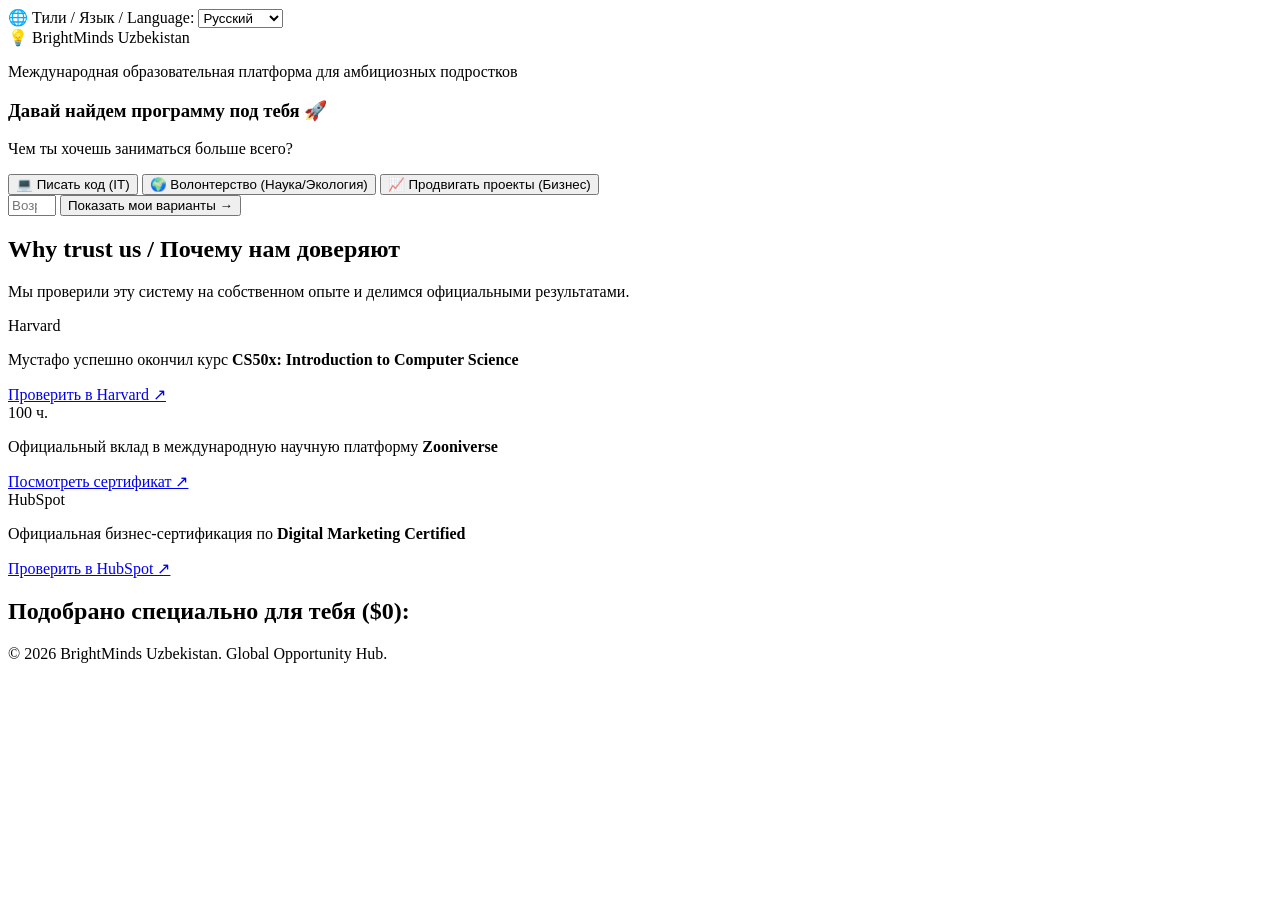
==== templates/index.html @ 7fcf3e61 "Add files via upload" ====
<!DOCTYPE html>
<html lang="ru">
<head>
    <meta charset="UTF-8">
    <meta name="viewport" content="width=device-width, initial-scale=1.0">
    <title>BrightMinds Uzbekistan</title>
    <!-- Путь к стилям для Flask -->
    <link rel="stylesheet" href="{{ url_for('static', filename='style.css') }}">
</head>
<body>

    <!-- Верхняя панель (Переключатель языков) -->
    <div class="top-bar">
        <div class="container lang-container">
            <label for="lang-select" id="lbl-lang">🌐 Тили / Язык / Language:</label>
            <select id="lang-select" onchange="changeLanguage(this.value)">
                <option value="ru" selected>Русский</option>
                <option value="uz">O'zbekcha</option>
                <option value="en">English</option>
            </select>
        </div>
    </div>

    <!-- Главный экран (Hero) -->
    <header>
        <div class="container">
            <div class="logo">💡 BrightMinds <span>Uzbekistan</span></div>
            <p class="subtitle" id="hero-subtitle">Международная образовательная платформа для амбициозных подростков</p>
        </div>
    </header>

    <!-- Интерактивный опрос (Onboarding Quiz) -->
    <section class="onboarding-section">
        <div class="container">
            <div class="onboarding-box">
                <h3 class="step-title" id="quiz-title">Давай найдем программу под тебя 🚀</h3>
                <p class="step-desc" id="quiz-desc">Чем ты хочешь заниматься больше всего?</p>
                
                <div class="interest-tags">
                    <button class="tag-btn" data-interest="it" id="tag-it">💻 Писать код (IT)</button>
                    <button class="tag-btn" data-interest="volunteering" id="tag-vol">🌍 Волонтерство (Наука/Экология)</button>
                    <button class="tag-btn" data-interest="marketing" id="tag-mark">📈 Продвигать проекты (Бизнес)</button>
                </div>

                <div class="search-action-box">
                    <input type="number" id="user-age" placeholder="Возраст (например, 14)" min="10" max="20">
                    <button class="btn-primary-search" id="btn-search-action" onclick="runSearch()">Показать мои варианты →</button>
                </div>
            </div>
        </div>
    </section>

    <!-- Блок доверия и верификации (About & Verification) -->
    <section class="about-section">
        <div class="container">
            <h2 class="section-title text-center" id="about-title">Why trust us / Почему нам доверяют</h2>
            <p class="section-subtitle text-center" id="about-subtitle">Мы проверили эту систему на собственном опыте и делимся официальными результатами.</p>
            
            <div class="stats-grid">
                <!-- Карточка 1: Гарвард -->
                <div class="stat-card">
                    <div class="stat-num">Harvard</div>
                    <p class="stat-text" id="stat-harvard">Мустафо успешно окончил курс <strong>CS50x: Introduction to Computer Science</strong></p>
                    <a href="https://harvard.edu" target="_blank" class="btn-verify" id="btn-ver-harvard">Проверить в Harvard ↗</a>
                </div>

                <!-- Карточка 2: Волонтерство -->
                <div class="stat-card">
                    <div class="stat-num">100 ч.</div>
                    <p class="stat-text" id="stat-zooniverse">Официальный вклад в международную научную платформу <strong>Zooniverse</strong></p>
                    <a href="https://zooniverse.org" target="_blank" class="btn-verify" id="btn-ver-zooniverse">Посмотреть сертификат ↗</a>
                </div>

                <!-- Карточка 3: HubSpot -->
                <div class="stat-card">
                    <div class="stat-num">HubSpot</div>
                    <p class="stat-text" id="stat-hubspot">Официальная бизнес-сертификация по <strong>Digital Marketing Certified</strong></p>
                    <a href="https://hubspot.com" target="_blank" class="btn-verify" id="btn-ver-hubspot">Проверить в HubSpot ↗</a>
                </div>
            </div>
        </div>
    </section>

    <!-- Блок вывода результатов поиска (Каталог) -->
    <main class="container hidden" id="results-container">
        <h2 class="section-title" id="results-title">Подобрано специально для тебя ($0):</h2>
        <div class="grid" id="opportunities-grid">
            <!-- Сюда JS вставит карточки из базы данных SQL -->
        </div>
    </main>

    <footer>
        <div class="container">
            <p>© 2026 BrightMinds Uzbekistan. Global Opportunity Hub.</p>
        </div>
    </footer>

    <!-- Логика мультиязычности и AJAX-запроса к SQL через Flask -->
    <script>
        // База данных языковых переводов
        const translations = {
            ru: {
                subtitle: "Международная образовательная платформа для амбициозных подростков",
                quizTitle: "Давай найдем программу под тебя 🚀",
                quizDesc: "Чем ты хочешь заниматься больше всего?",
                tagIt: "💻 Писать код (IT)",
                tagVol: "🌍 Волонтерство (Наука/Экология)",
                tagMark: "📈 Продвигать проекты (Бизнес)",
                searchBtn: "Показать мои варианты →",
                aboutTitle: "Почему нам доверяют",
                aboutSubtitle: "Мы проверили эту систему на собственном опыте и делимся официальными результатами.",
                statHarvard: "Мустафо успешно окончил курс <strong>CS50x: Introduction to Computer Science</strong>",
                btnVerHarvard: "Проверить в Harvard ↗",
                statZooniverse: "Официальный вклад в международную научную платформу <strong>Zooniverse</strong>",
                statHubspot: "Официальная бизнес-сертификация по <strong>Digital Marketing Certified</strong>",
                resultsTitle: "Подобрано специально для тебя ($0):",
                ageInput: "Возраст (например, 14)"
            },
            uz: {
                subtitle: "Ambitsiyali o'smirlar uchun xalqaro ta'lim platformasi",
                quizTitle: "Sizga mos dasturni topamiz 🚀",
                quizDesc: "Sizni ko'proq nima qiziqtiradi?",
                tagIt: "💻 Kod yozish (IT)",
                tagVol: "🌍 Ko'ngillilik (Fan/Ekologiya)",
                tagMark: "📈 Loyihalarni rivojlantirish (Biznes)",
                searchBtn: "Variantlarni ko'rsatish →",
                aboutTitle: "Nega bizga ishonishadi",
                aboutSubtitle: "Biz ushbu tizimni o'z tajribamizda sinovdan o'tkazdik va rasmiy natijalar bilan bo'lishamiz.",
                statHarvard: "Mustafo <strong>CS50x: Introduction to Computer Science</strong> kursini muvaffaqiyatli tugatdi",
                btnVerHarvard: "Harvardda tekshirish ↗",
                statZooniverse: "<strong>Zooniverse</strong> xalqaro ilmiy platformasiga rasmiy ko'ngillilik hissasi",
                statHubspot: "<strong>Digital Marketing Certified</strong> bo'yicha rasmiy biznes sertifikati",
                resultsTitle: "Maxsus siz uchun tanlangan ($0):",
                ageInput: "Yoshingiz (masalan, 14)"
            },
            en: {
                subtitle: "International educational platform for ambitious teenagers",
                quizTitle: "Let's find the perfect program for you 🚀",
                quizDesc: "What are you most interested in?",
                tagIt: "💻 Writing Code (IT)",
                tagVol: "🌍 Volunteering (Science/Eco)",
                tagMark: "📈 Marketing & Projects (Business)",
                searchBtn: "Show my options →",
                aboutTitle: "Why trust us",
                aboutSubtitle: "We tested this system ourselves and share official, verified results.",
                statHarvard: "Mustafo successfully completed <strong>CS50x: Introduction to Computer Science</strong>",
                btnVerHarvard: "Verify at Harvard ↗",
                statZooniverse: "Official contribution to the international citizen science platform <strong>Zooniverse</strong>",
                statHubspot: "Official business certification in <strong>Digital Marketing Certified</strong>",
                resultsTitle: "Tailored options for you ($0):",
                ageInput: "Age (e.g., 14)"
            }
        };

        // Функция смены языка
        function changeLanguage(lang) {
            document.getElementById('hero-subtitle').innerHTML = translations[lang].subtitle;
            document.getElementById('quiz-title').innerText = translations[lang].quizTitle;
            document.getElementById('quiz-desc').innerText = translations[lang].quizDesc;
            document.getElementById('tag-it').innerText = translations[lang].tagIt;
            document.getElementById('tag-vol').innerText = translations[lang].tagVol;
            document.getElementById('tag-mark').innerText = translations[lang].tagMark;
            document.getElementById('btn-search-action').innerText = translations[lang].searchBtn;
            document.getElementById('about-title').innerText = translations[lang].aboutTitle;
            document.getElementById('about-subtitle').innerText = translations[lang].aboutSubtitle;
            document.getElementById('stat-harvard').innerHTML = translations[lang].statHarvard;
            document.getElementById('btn-ver-harvard').innerText = translations[lang].btnVerHarvard;
            document.getElementById('stat-zooniverse').innerHTML = translations[lang].statZooniverse;
            document.getElementById('stat-hubspot').innerHTML = translations[lang].statHubspot;
            document.getElementById('results-title').innerText = translations[lang].resultsTitle;
            document.getElementById('user-age').placeholder = translations[lang].ageInput;
            
            // Перевод кнопок верификации
            const btnVerUz = "Tekshirish ↗";
const btnVerEn = "Verify ↗";
const btnVerRu = "Проверить ↗";
document.getElementById('btn-ver-zooniverse').innerText = lang === 'ru' ? "Посмотреть ↗" : lang === 'uz' ? "Ko'rish ↗" : "View Certificate ↗";
document.getElementById('btn-ver-hubspot').innerText = lang === 'ru' ? btnVerRu : lang === 'uz' ? btnVerUz : btnVerEn;
}
// Подсветка кнопок интересов при клике
const tags = document.querySelectorAll('.tag-btn');
tags.forEach(tag => {
tag.addEventListener('click', () => {
tag.classList.toggle('active');
});
});
// Главная функция поиска из SQL базы данных через Flask
function runSearch() {
const resultsBox = document.getElementById('results-container');
const grid = document.getElementById('opportunities-grid');
const currentLang = document.getElementById('lang-select').value;
const ageInput = document.getElementById('user-age').value;
let activeCategories = [];
tags.forEach(tag => {
if(tag.classList.contains('active')) {
activeCategories.push(tag.getAttribute('data-interest'));
}
});
// Формируем URL параметры
let url = /api/search?age=${ageInput || 0};
activeCategories.forEach(cat => {
url += &categories=${cat};
});
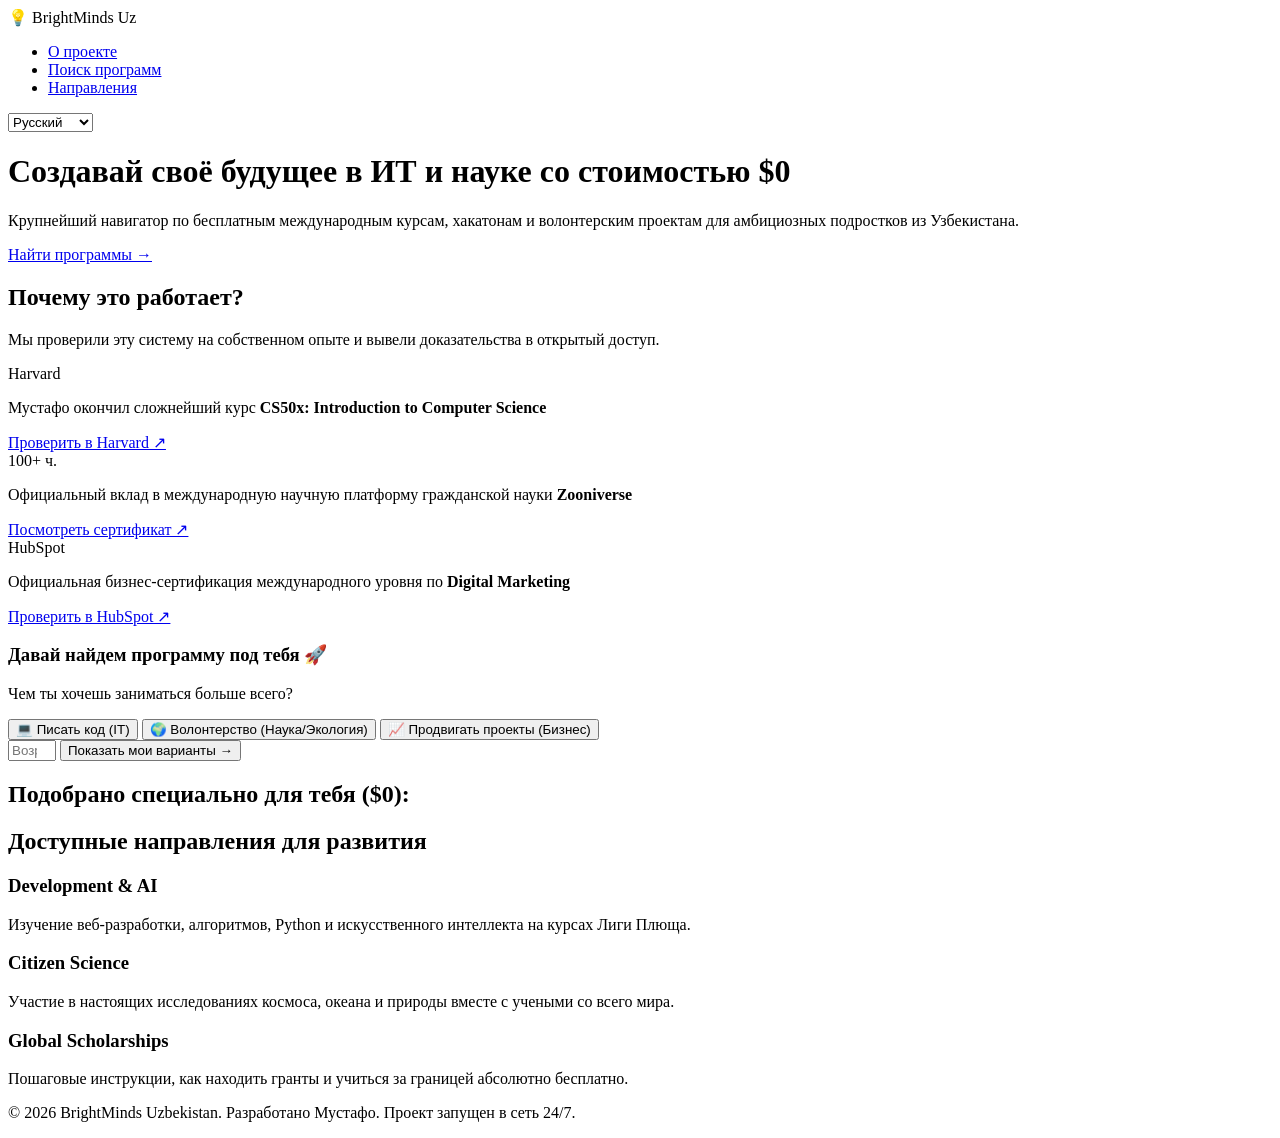
==== commit 00a8a588: "index.html" ====
--- a/templates/index.html
+++ b/templates/index.html
@@ -4,36 +4,74 @@
     <meta charset="UTF-8">
     <meta name="viewport" content="width=device-width, initial-scale=1.0">
     <title>BrightMinds Uzbekistan</title>
-    <!-- Путь к стилям для Flask -->
     <link rel="stylesheet" href="{{ url_for('static', filename='style.css') }}">
+    <meta property="og:type" content="website">
+    <meta property="og:url" content="https://onrender.com">
+    <meta property="og:title" content="💡 BrightMinds Uzbekistan — Бесплатные возможности">
+    <meta property="og:description" content="Масштабная платформа для амбициозных подростков Узбекистана. Поиск бесплатных курсов и волонтерства.">
+    <meta property="og:image" content="https://onrender.com/static/preview.jpg">
 </head>
 <body>
 
-    <!-- Верхняя панель (Переключатель языков) -->
-    <div class="top-bar">
-        <div class="container lang-container">
-            <label for="lang-select" id="lbl-lang">🌐 Тили / Язык / Language:</label>
-            <select id="lang-select" onchange="changeLanguage(this.value)">
-                <option value="ru" selected>Русский</option>
-                <option value="uz">O'zbekcha</option>
-                <option value="en">English</option>
-            </select>
-        </div>
-    </div>
-
-    <!-- Главный экран (Hero) -->
-    <header>
-        <div class="container">
-            <div class="logo">💡 BrightMinds <span>Uzbekistan</span></div>
-            <p class="subtitle" id="hero-subtitle">Международная образовательная платформа для амбициозных подростков</p>
+    <!-- Взрослое навигационное меню (как на Zooniverse) -->
+    <nav class="main-nav">
+        <div class="container nav-box">
+            <div class="nav-logo">💡 BrightMinds <span>Uz</span></div>
+            <ul class="nav-links">
+                <li><a href="#about-title" class="nav-item">О проекте</a></li>
+                <li><a href="#quiz-title" class="nav-item">Поиск программ</a></li>
+                <li><a href="#explore-title" class="nav-item">Направления</a></li>
+            </ul>
+            <div class="lang-switcher">
+                <select id="lang-select" onchange="changeLanguage(this.value)">
+                    <option value="ru" selected>Русский</option>
+                    <option value="uz">O'zbekcha</option>
+                    <option value="en">English</option>
+                </select>
+            </div>
+        </div>
+    </nav>
+
+    <!-- Огромный приветственный баннер (Hero Banner) -->
+    <header class="hero-large">
+        <div class="container hero-content">
+            <h1 id="hero-main-title">Создавай своё будущее в ИТ и науке со стоимостью $0</h1>
+            <p class="subtitle" id="hero-subtitle">Крупнейший навигатор по бесплатным международным курсам, хакатонам и волонтерским проектам для амбициозных подростков из Узбекистана.</p>
+            <a href="#quiz-title" class="btn-hero-action" id="btn-hero-go">Найти программы →</a>
         </div>
     </header>
 
-    <!-- Интерактивный опрос (Onboarding Quiz) -->
-    <section class="onboarding-section">
+    <!-- Блок большой статистики (Масштаб Zooniverse) -->
+    <section class="about-section" id="about-title">
+        <div class="container">
+            <h2 class="section-title text-center" id="about-title-text">Почему это работает?</h2>
+            <p class="section-subtitle text-center" id="about-subtitle">Мы проверили эту систему на собственном опыте и вывели доказательства в открытый доступ.</p>
+            
+            <div class="stats-grid">
+                <div class="stat-card">
+                    <div class="stat-num">Harvard</div>
+                    <p class="stat-text" id="stat-harvard">Мустафо окончил сложнейший курс <strong>CS50x: Introduction to Computer Science</strong></p>
+                    <a href="https://harvard.edu" target="_blank" class="btn-verify" id="btn-ver-harvard">Проверить в Harvard ↗</a>
+                </div>
+                <div class="stat-card">
+                    <div class="stat-num">100+ ч.</div>
+                    <p class="stat-text" id="stat-zooniverse">Официальный вклад в международную научную платформу гражданской науки <strong>Zooniverse</strong></p>
+                    <a href="https://zooniverse.org" target="_blank" class="btn-verify" id="btn-ver-zooniverse">Посмотреть сертификат ↗</a>
+                </div>
+                <div class="stat-card">
+                    <div class="stat-num">HubSpot</div>
+                    <p class="stat-text" id="stat-hubspot">Официальная бизнес-сертификация международного уровня по <strong>Digital Marketing</strong></p>
+                    <a href="https://hubspot.com" target="_blank" class="btn-verify" id="btn-ver-hubspot">Проверить в HubSpot ↗</a>
+                </div>
+            </div>
+        </div>
+    </section>
+
+    <!-- Интерактивный блок подбора программ -->
+    <section class="onboarding-section" id="quiz-title">
         <div class="container">
             <div class="onboarding-box">
-                <h3 class="step-title" id="quiz-title">Давай найдем программу под тебя 🚀</h3>
+                <h3 class="step-title" id="quiz-title-text">Давай найдем программу под тебя 🚀</h3>
                 <p class="step-desc" id="quiz-desc">Чем ты хочешь заниматься больше всего?</p>
                 
                 <div class="interest-tags">
@@ -50,141 +88,128 @@
         </div>
     </section>
 
-    <!-- Блок доверия и верификации (About & Verification) -->
-    <section class="about-section">
-        <div class="container">
-            <h2 class="section-title text-center" id="about-title">Why trust us / Почему нам доверяют</h2>
-            <p class="section-subtitle text-center" id="about-subtitle">Мы проверили эту систему на собственном опыте и делимся официальными результатами.</p>
-            
-            <div class="stats-grid">
-                <!-- Карточка 1: Гарвард -->
-                <div class="stat-card">
-                    <div class="stat-num">Harvard</div>
-                    <p class="stat-text" id="stat-harvard">Мустафо успешно окончил курс <strong>CS50x: Introduction to Computer Science</strong></p>
-                    <a href="https://harvard.edu" target="_blank" class="btn-verify" id="btn-ver-harvard">Проверить в Harvard ↗</a>
-                </div>
-
-                <!-- Карточка 2: Волонтерство -->
-                <div class="stat-card">
-                    <div class="stat-num">100 ч.</div>
-                    <p class="stat-text" id="stat-zooniverse">Официальный вклад в международную научную платформу <strong>Zooniverse</strong></p>
-                    <a href="https://zooniverse.org" target="_blank" class="btn-verify" id="btn-ver-zooniverse">Посмотреть сертификат ↗</a>
-                </div>
-
-                <!-- Карточка 3: HubSpot -->
-                <div class="stat-card">
-                    <div class="stat-num">HubSpot</div>
-                    <p class="stat-text" id="stat-hubspot">Официальная бизнес-сертификация по <strong>Digital Marketing Certified</strong></p>
-                    <a href="https://hubspot.com" target="_blank" class="btn-verify" id="btn-ver-hubspot">Проверить в HubSpot ↗</a>
-                </div>
-            </div>
-        </div>
-    </section>
-
-    <!-- Блок вывода результатов поиска (Каталог) -->
+    <!-- Динамический блок вывода результатов из SQL -->
     <main class="container hidden" id="results-container">
         <h2 class="section-title" id="results-title">Подобрано специально для тебя ($0):</h2>
-        <div class="grid" id="opportunities-grid">
-            <!-- Сюда JS вставит карточки из базы данных SQL -->
-        </div>
+        <div class="grid" id="opportunities-grid"></div>
     </main>
 
+    <!-- Новый огромный блок категорий (Масштабность сайта) -->
+    <section class="explore-categories" id="explore-title">
+        <div class="container">
+            <h2 class="section-title text-center" id="exp-title">Доступные направления для развития</h2>
+            <div class="cat-large-grid">
+                <div class="cat-large-card">
+                    <h3>Development & AI</h3>
+                    <p>Изучение веб-разработки, алгоритмов, Python и искусственного интеллекта на курсах Лиги Плюща.</p>
+                </div>
+                <div class="cat-large-card">
+                    <h3>Citizen Science</h3>
+                    <p>Участие в настоящих исследованиях космоса, океана и природы вместе с учеными со всего мира.</p>
+                </div>
+                <div class="cat-large-card">
+                    <h3>Global Scholarships</h3>
+                    <p>Пошаговые инструкции, как находить гранты и учиться за границей абсолютно бесплатно.</p>
+                </div>
+            </div>
+        </div>
+    </section>
+
     <footer>
         <div class="container">
-            <p>© 2026 BrightMinds Uzbekistan. Global Opportunity Hub.</p>
+            <p>© 2026 BrightMinds Uzbekistan. Разработано Мустафо. Проект запущен в сеть 24/7.</p>
         </div>
     </footer>
 
-    <!-- Логика мультиязычности и AJAX-запроса к SQL через Flask -->
     <script>
-        // База данных языковых переводов
         const translations = {
             ru: {
-                subtitle: "Международная образовательная платформа для амбициозных подростков",
+                mainTitle: "Создавай своё будущее в ИТ и науке со стоимостью $0",
+                subtitle: "Крупнейший навигатор по бесплатным международным курсам, хакатонам и волонтерским проектам для амбициозных подростков из Узбекистана.",
                 quizTitle: "Давай найдем программу под тебя 🚀",
                 quizDesc: "Чем ты хочешь заниматься больше всего?",
                 tagIt: "💻 Писать код (IT)",
                 tagVol: "🌍 Волонтерство (Наука/Экология)",
                 tagMark: "📈 Продвигать проекты (Бизнес)",
                 searchBtn: "Показать мои варианты →",
-                aboutTitle: "Почему нам доверяют",
-                aboutSubtitle: "Мы проверили эту систему на собственном опыте и делимся официальными результатами.",
-                statHarvard: "Мустафо успешно окончил курс <strong>CS50x: Introduction to Computer Science</strong>",
+                aboutTitle: "Почему это работает?",
+                aboutSubtitle: "Мы проверили эту систему на собственном опыте и вывели доказательства в открытый доступ.",
+                statHarvard: "Мустафо окончил сложнейший курс <strong>CS50x: Introduction to Computer Science</strong>",
                 btnVerHarvard: "Проверить в Harvard ↗",
-                statZooniverse: "Официальный вклад в международную научную платформу <strong>Zooniverse</strong>",
-                statHubspot: "Официальная бизнес-сертификация по <strong>Digital Marketing Certified</strong>",
+                statZooniverse: "Официальный вклад в международную научную платформу гражданской науки <strong>Zooniverse</strong>",
+                statHubspot: "Официальная бизнес-сертификация международного уровня по <strong>Digital Marketing</strong>",
                 resultsTitle: "Подобрано специально для тебя ($0):",
-                ageInput: "Возраст (например, 14)"
+                ageInput: "Возраст (например, 14)",
+                btnOpen: "Открыть курс →",
+                btnVol: "Волонтерить →"
             },
             uz: {
-                subtitle: "Ambitsiyali o'smirlar uchun xalqaro ta'lim platformasi",
+                mainTitle: "Kelajagingizni IT va fanda $0 evaziga yarating",
+                subtitle: "Ambitsiyali o'smirlar uchun bepul xalqaro kurslar, xakatolar va ko'ngillilik loyihalari bo'yicha eng yirik navigator.",
                 quizTitle: "Sizga mos dasturni topamiz 🚀",
                 quizDesc: "Sizni ko'proq nima qiziqtiradi?",
                 tagIt: "💻 Kod yozish (IT)",
                 tagVol: "🌍 Ko'ngillilik (Fan/Ekologiya)",
                 tagMark: "📈 Loyihalarni rivojlantirish (Biznes)",
                 searchBtn: "Variantlarni ko'rsatish →",
-                aboutTitle: "Nega bizga ishonishadi",
+                aboutTitle: "Nega bu ishlaydi?",
                 aboutSubtitle: "Biz ushbu tizimni o'z tajribamizda sinovdan o'tkazdik va rasmiy natijalar bilan bo'lishamiz.",
-                statHarvard: "Mustafo <strong>CS50x: Introduction to Computer Science</strong> kursini muvaffaqiyatli tugatdi",
+                statHarvard: "Mustafo <strong>CS50x: Introduction to Computer Science</strong> kursini muvaffакiyatli tugatdi",
                 btnVerHarvard: "Harvardda tekshirish ↗",
-                statZooniverse: "<strong>Zooniverse</strong> xalqaro ilmiy platformasiga rasmiy ko'ngillilik hissasi",
-                statHubspot: "<strong>Digital Marketing Certified</strong> bo'yicha rasmiy biznes sertifikati",
+                statZooniverse: "<strong>Zooniverse</strong> fuqarolik fanining xalqaro ilmiy platformasiga rasmiy ko'ngillilik hissasi",
+                statHubspot: "<strong>Digital Marketing Certified</strong> bo'yicha xalqaro biznes sertifikati",
                 resultsTitle: "Maxsus siz uchun tanlangan ($0):",
-                ageInput: "Yoshingiz (masalan, 14)"
+                ageInput: "Yoshingiz (masalan, 14)",
+                btnOpen: "Kursni ochish →",
+                btnVol: "Ko'ngilli bo'lish →"
             },
             en: {
-                subtitle: "International educational platform for ambitious teenagers",
+                mainTitle: "Build Your Future in IT and Science with a $0 Budget",
+                subtitle: "The largest navigator for free international courses, hackathons, and volunteer projects for ambitious teenagers from Uzbekistan.",
                 quizTitle: "Let's find the perfect program for you 🚀",
                 quizDesc: "What are you most interested in?",
-                tagIt: "💻 Writing Code (IT)",
-                tagVol: "🌍 Volunteering (Science/Eco)",
-                tagMark: "📈 Marketing & Projects (Business)",
-                searchBtn: "Show my options →",
-                aboutTitle: "Why trust us",
-                aboutSubtitle: "We tested this system ourselves and share official, verified results.",
-                statHarvard: "Mustafo successfully completed <strong>CS50x: Introduction to Computer Science</strong>",
-                btnVerHarvard: "Verify at Harvard ↗",
-                statZooniverse: "Official contribution to the international citizen science platform <strong>Zooniverse</strong>",
-                statHubspot: "Official business certification in <strong>Digital Marketing Certified</strong>",
-                resultsTitle: "Tailored options for you ($0):",
-                ageInput: "Age (e.g., 14)"
-            }
-        };
-
-        // Функция смены языка
-        function changeLanguage(lang) {
-            document.getElementById('hero-subtitle').innerHTML = translations[lang].subtitle;
-            document.getElementById('quiz-title').innerText = translations[lang].quizTitle;
-            document.getElementById('quiz-desc').innerText = translations[lang].quizDesc;
-            document.getElementById('tag-it').innerText = translations[lang].tagIt;
-            document.getElementById('tag-vol').innerText = translations[lang].tagVol;
-            document.getElementById('tag-mark').innerText = translations[lang].tagMark;
-            document.getElementById('btn-search-action').innerText = translations[lang].searchBtn;
-            document.getElementById('about-title').innerText = translations[lang].aboutTitle;
-            document.getElementById('about-subtitle').innerText = translations[lang].aboutSubtitle;
-            document.getElementById('stat-harvard').innerHTML = translations[lang].statHarvard;
-            document.getElementById('btn-ver-harvard').innerText = translations[lang].btnVerHarvard;
-            document.getElementById('stat-zooniverse').innerHTML = translations[lang].statZooniverse;
-            document.getElementById('stat-hubspot').innerHTML = translations[lang].statHubspot;
-            document.getElementById('results-title').innerText = translations[lang].resultsTitle;
-            document.getElementById('user-age').placeholder = translations[lang].ageInput;
-            
-            // Перевод кнопок верификации
-            const btnVerUz = "Tekshirish ↗";
-const btnVerEn = "Verify ↗";
-const btnVerRu = "Проверить ↗";
+tagIt: "💻 Writing Code (IT)",
+tagVol: "🌍 Volunteering (Science/Eco)",
+tagMark: "📈 Marketing & Projects (Business)",
+searchBtn: "Show my options →",
+aboutTitle: "Why it works?",
+aboutSubtitle: "We tested this system ourselves and share official, verified results.",
+statHarvard: "Mustafo successfully completed CS50x: Introduction to Computer Science",
+btnVerHarvard: "Verify at Harvard ↗",
+statZooniverse: "Official contribution to the international citizen science platform Zooniverse",
+statHubspot: "Official business certification in Digital Marketing Certified",
+resultsTitle: "Tailored options for you ($0):",
+ageInput: "Age (e.g., 14)",
+btnOpen: "Open Course →",
+btnVol: "Volunteer Now →"
+}
+};
+function changeLanguage(lang) {
+document.getElementById('hero-main-title').innerText = translations[lang].mainTitle;
+document.getElementById('hero-subtitle').innerHTML = translations[lang].subtitle;
+document.getElementById('quiz-title-text').innerText = translations[lang].quizTitle;
+document.getElementById('quiz-desc').innerText = translations[lang].quizDesc;
+document.getElementById('tag-it').innerText = translations[lang].tagIt;
+document.getElementById('tag-vol').innerText = translations[lang].tagVol;
+document.getElementById('tag-mark').innerText = translations[lang].tagMark;
+document.getElementById('btn-search-action').innerText = translations[lang].searchBtn;
+document.getElementById('about-title-text').innerText = translations[lang].aboutTitle;
+document.getElementById('about-subtitle').innerText = translations[lang].aboutSubtitle;
+document.getElementById('stat-harvard').innerHTML = translations[lang].statHarvard;
+document.getElementById('btn-ver-harvard').innerText = translations[lang].btnVerHarvard;
+document.getElementById('stat-zooniverse').innerHTML = translations[lang].statZooniverse;
+document.getElementById('stat-hubspot').innerHTML = translations[lang].statHubspot;
+document.getElementById('results-title').innerText = translations[lang].resultsTitle;
+document.getElementById('user-age').placeholder = translations[lang].ageInput;
 document.getElementById('btn-ver-zooniverse').innerText = lang === 'ru' ? "Посмотреть ↗" : lang === 'uz' ? "Ko'rish ↗" : "View Certificate ↗";
-document.getElementById('btn-ver-hubspot').innerText = lang === 'ru' ? btnVerRu : lang === 'uz' ? btnVerUz : btnVerEn;
-}
-// Подсветка кнопок интересов при клике
+document.getElementById('btn-ver-hubspot').innerText = lang === 'ru' ? "Проверить ↗" : lang === 'uz' ? "Tekshirish ↗" : "Verify ↗";
+}
 const tags = document.querySelectorAll('.tag-btn');
 tags.forEach(tag => {
 tag.addEventListener('click', () => {
 tag.classList.toggle('active');
 });
 });
-// Главная функция поиска из SQL базы данных через Flask
 function runSearch() {
 const resultsBox = document.getElementById('results-container');
 const grid = document.getElementById('opportunities-grid');
@@ -196,8 +221,35 @@
 activeCategories.push(tag.getAttribute('data-interest'));
 }
 });
-// Формируем URL параметры
 let url = /api/search?age=${ageInput || 0};
 activeCategories.forEach(cat => {
 url += &categories=${cat};
 });
+fetch(url)
+.then(response => response.json())
+.then(data => {
+let htmlContent = '';
+if (data.length === 0) {
+htmlContent = 'Ничего не найдено / Nothing found';
+} else {
+data.forEach(item => {
+const btnText = item.category === 'volunteering'
+? (currentLang === 'ru' ? "Волонтерить →" : currentLang === 'uz' ? "Ko'ngilli bo'lish →" : "Volunteer Now →")
+: (currentLang === 'ru' ? "Открыть курс →" : currentLang === 'uz' ? "Kursni ochish →" : "Open Course →");
+// Категории в бейджах переводим динамически для красоты
+const badgeTranslation = item.category === 'it'
+? (currentLang === 'ru' ? "IT / Программирование" : currentLang === 'uz' ? "IT / Dasturlash" : "IT / Coding")
+: item.category === 'volunteering'
+? (currentLang === 'ru' ? "Онлайн-Волонтерство" : currentLang === 'uz' ? "Onlayn Ko'ngillilik" : "Online Volunteering")
+: (currentLang === 'ru' ? "Маркетинг / Бизнес" : currentLang === 'uz' ? "Marketing / Biznes" : "Marketing / Business");
+htmlContent += <div class="card card-${item.category}"> <div class="badge">${badgeTranslation}</div> <h3>${item.title}</h3> <p class="org">🏛 ${item.organization}</p> <p class="desc">${item.description}</p> <div class="card-footer"> <span class="age">${currentLang === 'ru' ? 'Возраст' : currentLang === 'uz' ? 'Yosh' : 'Age'}: ${item.min_age}+</span> <a href="${item.link}" target="_blank" class="btn-link">${btnText}</a> </div> </div>;
+});
+}
+grid.innerHTML = htmlContent;
+resultsBox.classList.remove('hidden');
+resultsBox.scrollIntoView({ behavior: 'smooth' });
+})
+.catch(err => console.error("Ошибка базы данных:", err));
+}
+
+
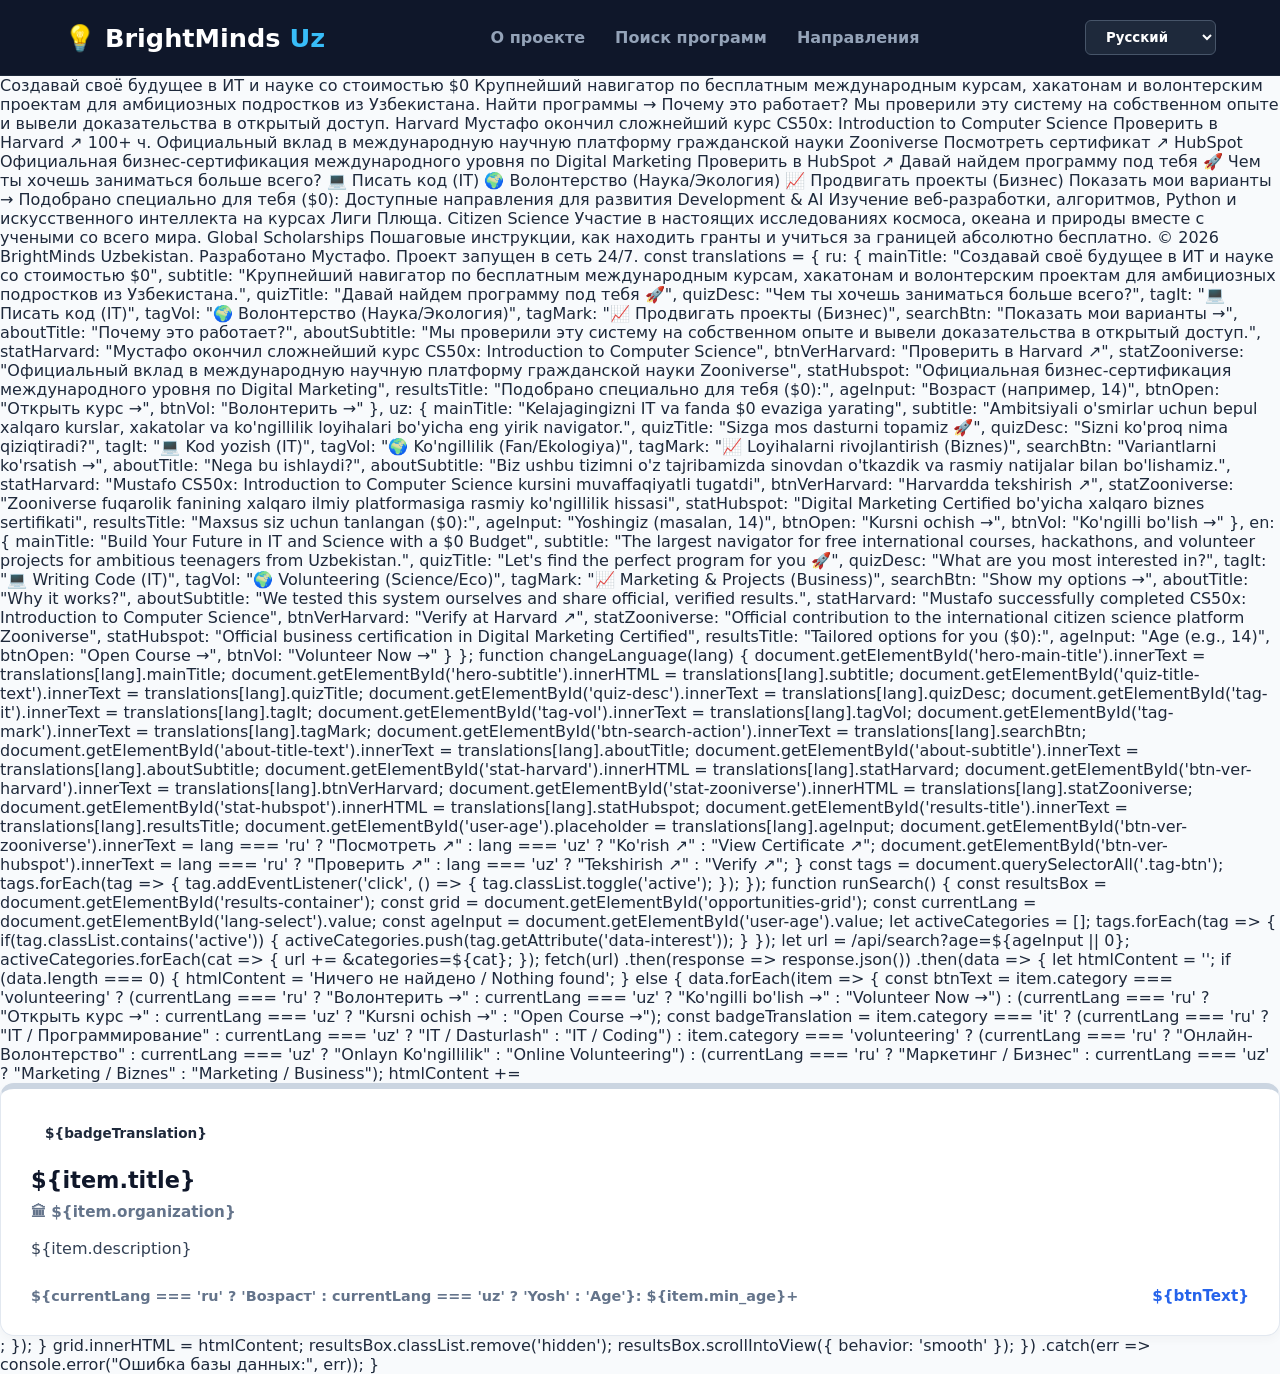
==== commit 5a870f05: "index.html" ====
--- a/templates/index.html
+++ b/templates/index.html
@@ -4,16 +4,235 @@
     <meta charset="UTF-8">
     <meta name="viewport" content="width=device-width, initial-scale=1.0">
     <title>BrightMinds Uzbekistan</title>
-    <link rel="stylesheet" href="{{ url_for('static', filename='style.css') }}">
     <meta property="og:type" content="website">
     <meta property="og:url" content="https://onrender.com">
     <meta property="og:title" content="💡 BrightMinds Uzbekistan — Бесплатные возможности">
     <meta property="og:description" content="Масштабная платформа для амбициозных подростков Узбекистана. Поиск бесплатных курсов и волонтерства.">
     <meta property="og:image" content="https://onrender.com/static/preview.jpg">
+
+    <!-- Встроенные масштабные стили (Защита от кэша) -->
+    <style>
+        * {
+            margin: 0;
+            padding: 0;
+            box-sizing: border-box;
+            font-family: 'Segoe UI', system-ui, -apple-system, sans-serif;
+        }
+
+        body {
+            background-color: #f8fafc;
+            color: #1e293b;
+        }
+
+        .container {
+            width: 90%;
+            max-width: 1200px;
+            margin: 0 auto;
+        }
+
+        .hidden {
+            display: none !important;
+        }
+
+        .text-center {
+            text-align: center;
+        }
+
+        /* Красивая фиксированная панель навигации */
+        .main-nav {
+            background-color: #0f172a;
+            padding: 20px 0;
+            position: sticky;
+            top: 0;
+            z-index: 1000;
+            border-bottom: 1px solid #1e293b;
+        }
+
+        .nav-box {
+            display: flex;
+            justify-content: space-between;
+            align-items: center;
+        }
+
+        .nav-logo {
+            color: white;
+            font-size: 1.6rem;
+            font-weight: 800;
+        }
+
+        .nav-logo span { color: #38bdf8; }
+
+        .nav-links {
+            display: flex;
+            list-style: none;
+            gap: 30px;
+        }
+
+        .nav-links a {
+            color: #94a3b8;
+            text-decoration: none;
+            font-weight: 600;
+            font-size: 1rem;
+            transition: 0.2s;
+        }
+
+        .nav-links a:hover { color: white; }
+
+        .lang-switcher select {
+            background-color: #1e293b;
+            color: white;
+            border: 1px solid #475569;
+            padding: 8px 16px;
+            border-radius: 6px;
+            cursor: pointer;
+            font-weight: 600;
+        }
+
+        /* Огромный баннер Hero в стиле Zooniverse */
+        .hero-large {
+            background: linear-gradient(135deg, #1e3a8a, #0f172a);
+            color: white;
+            padding: 120px 0 160px 0;
+            text-align: center;
+        }
+
+        .hero-content h1 {
+            font-size: 3.6rem;
+            font-weight: 800;
+            margin-bottom: 25px;
+            letter-spacing: -1px;
+            line-height: 1.2;
+        }
+
+        .hero-large .subtitle {
+            font-size: 1.4rem;
+            color: #93c5fd;
+            max-width: 850px;
+            margin: 0 auto 45px auto;
+            line-height: 1.6;
+        }
+
+        .btn-hero-action {
+            display: inline-block;
+            padding: 18px 40px;
+            background-color: #38bdf8;
+            color: #0f172a;
+            text-decoration: none;
+            font-weight: 700;
+            font-size: 1.15rem;
+            border-radius: 8px;
+            box-shadow: 0 4px 14px rgba(56, 189, 248, 0.3);
+            transition: 0.2s;
+        }
+
+        .btn-hero-action:hover {
+            transform: translateY(-2px);
+            background-color: #7dd3fc;
+        }
+
+        /* Блок подбора программ */
+        .onboarding-section {
+            margin-top: -60px;
+            margin-bottom: 60px;
+            position: relative;
+            z-index: 10;
+        }
+
+        .onboarding-box {
+            background-color: white;
+            border-radius: 16px;
+            padding: 45px;
+            box-shadow: 0 20px 40px rgba(0,0,0,0.08);
+            border: 1px solid #e2e8f0;
+        }
+
+        .step-title {
+            font-size: 1.8rem;
+            margin-bottom: 10px;
+            color: #0f172a;
+        }
+
+        .step-desc { color: #64748b; margin-bottom: 25px; font-size: 1.05rem; }
+
+        .interest-tags {
+            display: flex;
+            flex-wrap: wrap;
+            gap: 15px;
+            margin-bottom: 30px;
+        }
+
+        .tag-btn {
+            padding: 14px 24px;
+            background-color: #f1f5f9;
+            border: 2px solid #e2e8f0;
+            border-radius: 30px;
+            font-size: 1rem;
+            font-weight: 600;
+            cursor: pointer;
+            color: #475569;
+            transition: all 0.2s ease;
+        }
+
+        .tag-btn:hover { background-color: #e2e8f0; color: #0f172a; }
+        .tag-btn.active { background-color: #e0f2fe; border-color: #0ea5e9; color: #0369a1; }
+
+        .search-action-box { display: flex; gap: 15px; }
+        .search-action-box input { width: 240px; padding: 14px; border: 2px solid #e2e8f0; border-radius: 10px; font-size: 1rem; }
+
+        .btn-primary-search {
+            flex: 1; padding: 14px 30px; background: linear-gradient(135deg, #0ea5e9, #2563eb);
+            color: white; border: none; border-radius: 10px; font-size: 1.15rem; font-weight: 700; cursor: pointer;
+            box-shadow: 0 4px 12px rgba(37, 99, 235, 0.15); transition: all 0.2s;
+        }
+        .btn-primary-search:hover { transform: translateY(-2px); box-shadow: 0 6px 18px rgba(37, 99, 235, 0.25); }
+
+        /* Раздел "Почему это работает" */
+        .about-section { background-color: #ffffff; padding: 80px 0; border-bottom: 1px solid #e2e8f0; }
+        .section-title { font-size: 2.4rem; font-weight: 700; color: #0f172a; margin-bottom: 15px; }
+        .section-subtitle { color: #64748b; max-width: 750px; margin: 0 auto 50px auto; font-size: 1.15rem; line-height: 1.6; }
+        
+        .stats-grid { display: grid; grid-template-columns: repeat(auto-fit, minmax(300px, 1fr)); gap: 30px; }
+        .stat-card { background-color: #f8fafc; border-radius: 14px; padding: 35px; text-align: center; border: 1px solid #e2e8f0; display: flex; flex-direction: column; justify-content: space-between; align-items: center; }
+        .stat-num { font-size: 2.8rem; font-weight: 800; color: #2563eb; margin-bottom: 12px; }
+        .stat-text { font-size: 1rem; color: #475569; line-height: 1.6; margin-bottom: 20px; }
+        .btn-verify { display: inline-block; padding: 10px 20px; background-color: #e2e8f0; color: #1e293b; text-decoration: none; font-size: 0.9rem; font-weight: 600; border-radius: 6px; transition: 0.2s; }
+        .btn-verify:hover { background-color: #cbd5e1; color: #0f172a; }
+
+        /* Крупные категории */
+        .explore-categories { padding: 90px 0; background-color: #ffffff; border-bottom: 1px solid #e2e8f0; }
+        .cat-large-grid { display: grid; grid-template-columns: repeat(auto-fit, minmax(300px, 1fr)); gap: 30px; margin-top: 40px; }
+        .cat-large-card { background-color: #f1f5f9; padding: 45px 35px; border-radius: 12px; border-left: 6px solid #2563eb; }
+        .cat-large-card h3 { font-size: 1.5rem; margin-bottom: 12px; color: #0f172a; }
+        .cat-large-card p { color: #475569; line-height: 1.6; font-size: 1rem; }
+
+        /* Сетка карточек результатов */
+        .grid { display: grid; grid-template-columns: repeat(auto-fill, minmax(340px, 1fr)); gap: 30px; margin-top: 30px; margin-bottom: 60px; }
+        .card { background-color: white; border-radius: 14px; padding: 30px; box-shadow: 0 4px 10px rgba(0,0,0,0.03); border: 1px solid #e2e8f0; border-top: 6px solid #cbd5e1; display: flex; flex-direction: column; transition: 0.2s; }
+        .card:hover { transform: translateY(-4px); box-shadow: 0 10px 20px rgba(0,0,0,0.06); }
+        
+        .card-it { border-top-color: #38bdf8; }
+        .card-volunteering { border-top-color: #f97316; }
+        .card-marketing { border-top-color: #10b981; }
+
+        .badge { padding: 6px 14px; font-size: 0.85rem; font-weight: 700; border-radius: 20px; margin-bottom: 20px; display: inline-block; align-self: flex-start; }
+        .card-it .badge { background-color: #e0f2fe; color: #0369a1; }
+        .card-volunteering .badge { background-color: #ffedd5; color: #c2410c; }
+        .card-marketing .badge { background-color: #d1fae5; color: #065f46; }
+
+        .card h3 { font-size: 1.4rem; color: #0f172a; margin-bottom: 10px; }
+        .org { font-size: 0.95rem; color: #64748b; margin-bottom: 15px; font-weight: 600; }
+        .desc { font-size: 1rem; color: #334155; line-height: 1.6; margin-bottom: 25px; }
+        .card-footer { display: flex; justify-content: space-between; align-items: center; margin-top: auto; }
+        .age { font-size: 0.9rem; color: #64748b; font-weight: 600; }
+        .btn-link { color: #2563eb; text-decoration: none; font-weight: 700; font-size: 0.95rem; }
+        .btn-link:hover { text-decoration: underline; }
+
+        footer { background-color: #0f172a; color: #64748b; text-align: center; padding: 50px 0; }
+    </style>
 </head>
 <body>
 
-    <!-- Взрослое навигационное меню (как на Zooniverse) -->
+    <!-- Взрослое навигационное меню -->
     <nav class="main-nav">
         <div class="container nav-box">
             <div class="nav-logo">💡 BrightMinds <span>Uz</span></div>
@@ -33,141 +252,103 @@
     </nav>
 
     <!-- Огромный приветственный баннер (Hero Banner) -->
-    <header class="hero-large">
-        <div class="container hero-content">
-            <h1 id="hero-main-title">Создавай своё будущее в ИТ и науке со стоимостью $0</h1>
-            <p class="subtitle" id="hero-subtitle">Крупнейший навигатор по бесплатным международным курсам, хакатонам и волонтерским проектам для амбициозных подростков из Узбекистана.</p>
-            <a href="#quiz-title" class="btn-hero-action" id="btn-hero-go">Найти программы →</a>
-        </div>
-    </header>
-
-    <!-- Блок большой статистики (Масштаб Zooniverse) -->
-    <section class="about-section" id="about-title">
-        <div class="container">
-            <h2 class="section-title text-center" id="about-title-text">Почему это работает?</h2>
-            <p class="section-subtitle text-center" id="about-subtitle">Мы проверили эту систему на собственном опыте и вывели доказательства в открытый доступ.</p>
-            
-            <div class="stats-grid">
-                <div class="stat-card">
-                    <div class="stat-num">Harvard</div>
-                    <p class="stat-text" id="stat-harvard">Мустафо окончил сложнейший курс <strong>CS50x: Introduction to Computer Science</strong></p>
-                    <a href="https://harvard.edu" target="_blank" class="btn-verify" id="btn-ver-harvard">Проверить в Harvard ↗</a>
-                </div>
-                <div class="stat-card">
-                    <div class="stat-num">100+ ч.</div>
-                    <p class="stat-text" id="stat-zooniverse">Официальный вклад в международную научную платформу гражданской науки <strong>Zooniverse</strong></p>
-                    <a href="https://zooniverse.org" target="_blank" class="btn-verify" id="btn-ver-zooniverse">Посмотреть сертификат ↗</a>
-                </div>
-                <div class="stat-card">
-                    <div class="stat-num">HubSpot</div>
-                    <p class="stat-text" id="stat-hubspot">Официальная бизнес-сертификация международного уровня по <strong>Digital Marketing</strong></p>
-                    <a href="https://hubspot.com" target="_blank" class="btn-verify" id="btn-ver-hubspot">Проверить в HubSpot ↗</a>
-                </div>
-            </div>
-        </div>
-    </section>
-
-    <!-- Интерактивный блок подбора программ -->
-    <section class="onboarding-section" id="quiz-title">
-        <div class="container">
-            <div class="onboarding-box">
-                <h3 class="step-title" id="quiz-title-text">Давай найдем программу под тебя 🚀</h3>
-                <p class="step-desc" id="quiz-desc">Чем ты хочешь заниматься больше всего?</p>
-                
-                <div class="interest-tags">
-                    <button class="tag-btn" data-interest="it" id="tag-it">💻 Писать код (IT)</button>
-                    <button class="tag-btn" data-interest="volunteering" id="tag-vol">🌍 Волонтерство (Наука/Экология)</button>
-                    <button class="tag-btn" data-interest="marketing" id="tag-mark">📈 Продвигать проекты (Бизнес)</button>
-                </div>
-
-                <div class="search-action-box">
-                    <input type="number" id="user-age" placeholder="Возраст (например, 14)" min="10" max="20">
-                    <button class="btn-primary-search" id="btn-search-action" onclick="runSearch()">Показать мои варианты →</button>
-                </div>
-            </div>
-        </div>
-    </section>
-
-    <!-- Динамический блок вывода результатов из SQL -->
-    <main class="container hidden" id="results-container">
-        <h2 class="section-title" id="results-title">Подобрано специально для тебя ($0):</h2>
-        <div class="grid" id="opportunities-grid"></div>
-    </main>
-
-    <!-- Новый огромный блок категорий (Масштабность сайта) -->
-    <section class="explore-categories" id="explore-title">
-        <div class="container">
-            <h2 class="section-title text-center" id="exp-title">Доступные направления для развития</h2>
-            <div class="cat-large-grid">
-                <div class="cat-large-card">
-                    <h3>Development & AI</h3>
-                    <p>Изучение веб-разработки, алгоритмов, Python и искусственного интеллекта на курсах Лиги Плюща.</p>
-                </div>
-                <div class="cat-large-card">
-                    <h3>Citizen Science</h3>
-                    <p>Участие в настоящих исследованиях космоса, океана и природы вместе с учеными со всего мира.</p>
-                </div>
-                <div class="cat-large-card">
-                    <h3>Global Scholarships</h3>
-                    <p>Пошаговые инструкции, как находить гранты и учиться за границей абсолютно бесплатно.</p>
-                </div>
-            </div>
-        </div>
-    </section>
-
-    <footer>
-        <div class="container">
-            <p>© 2026 BrightMinds Uzbekistan. Разработано Мустафо. Проект запущен в сеть 24/7.</p>
-        </div>
-    </footer>
-
-    <script>
-        const translations = {
-            ru: {
-                mainTitle: "Создавай своё будущее в ИТ и науке со стоимостью $0",
-                subtitle: "Крупнейший навигатор по бесплатным международным курсам, хакатонам и волонтерским проектам для амбициозных подростков из Узбекистана.",
-                quizTitle: "Давай найдем программу под тебя 🚀",
-                quizDesc: "Чем ты хочешь заниматься больше всего?",
-                tagIt: "💻 Писать код (IT)",
-                tagVol: "🌍 Волонтерство (Наука/Экология)",
-                tagMark: "📈 Продвигать проекты (Бизнес)",
-                searchBtn: "Показать мои варианты →",
-                aboutTitle: "Почему это работает?",
-                aboutSubtitle: "Мы проверили эту систему на собственном опыте и вывели доказательства в открытый доступ.",
-                statHarvard: "Мустафо окончил сложнейший курс <strong>CS50x: Introduction to Computer Science</strong>",
-                btnVerHarvard: "Проверить в Harvard ↗",
-                statZooniverse: "Официальный вклад в международную научную платформу гражданской науки <strong>Zooniverse</strong>",
-                statHubspot: "Официальная бизнес-сертификация международного уровня по <strong>Digital Marketing</strong>",
-                resultsTitle: "Подобрано специально для тебя ($0):",
-                ageInput: "Возраст (например, 14)",
-                btnOpen: "Открыть курс →",
-                btnVol: "Волонтерить →"
-            },
-            uz: {
-                mainTitle: "Kelajagingizni IT va fanda $0 evaziga yarating",
-                subtitle: "Ambitsiyali o'smirlar uchun bepul xalqaro kurslar, xakatolar va ko'ngillilik loyihalari bo'yicha eng yirik navigator.",
-                quizTitle: "Sizga mos dasturni topamiz 🚀",
-                quizDesc: "Sizni ko'proq nima qiziqtiradi?",
-                tagIt: "💻 Kod yozish (IT)",
-                tagVol: "🌍 Ko'ngillilik (Fan/Ekologiya)",
-                tagMark: "📈 Loyihalarni rivojlantirish (Biznes)",
-                searchBtn: "Variantlarni ko'rsatish →",
-                aboutTitle: "Nega bu ishlaydi?",
-                aboutSubtitle: "Biz ushbu tizimni o'z tajribamizda sinovdan o'tkazdik va rasmiy natijalar bilan bo'lishamiz.",
-                statHarvard: "Mustafo <strong>CS50x: Introduction to Computer Science</strong> kursini muvaffакiyatli tugatdi",
-                btnVerHarvard: "Harvardda tekshirish ↗",
-                statZooniverse: "<strong>Zooniverse</strong> fuqarolik fanining xalqaro ilmiy platformasiga rasmiy ko'ngillilik hissasi",
-                statHubspot: "<strong>Digital Marketing Certified</strong> bo'yicha xalqaro biznes sertifikati",
-                resultsTitle: "Maxsus siz uchun tanlangan ($0):",
-                ageInput: "Yoshingiz (masalan, 14)",
-                btnOpen: "Kursni ochish →",
-                btnVol: "Ko'ngilli bo'lish →"
-            },
-            en: {
-                mainTitle: "Build Your Future in IT and Science with a $0 Budget",
-                subtitle: "The largest navigator for free international courses, hackathons, and volunteer projects for ambitious teenagers from Uzbekistan.",
-                quizTitle: "Let's find the perfect program for you 🚀",
-                quizDesc: "What are you most interested in?",
+Создавай своё будущее в ИТ и науке со стоимостью $0
+Крупнейший навигатор по бесплатным международным курсам, хакатонам и волонтерским проектам для амбициозных подростков из Узбекистана.
+Найти программы →
+
+Почему это работает?
+Мы проверили эту систему на собственном опыте и вывели доказательства в открытый доступ.
+Harvard
+Мустафо окончил сложнейший курс CS50x: Introduction to Computer Science
+Проверить в Harvard ↗
+
+
+100+ ч.
+Официальный вклад в международную научную платформу гражданской науки Zooniverse
+Посмотреть сертификат ↗
+
+
+HubSpot
+Официальная бизнес-сертификация международного уровня по Digital Marketing
+Проверить в HubSpot ↗
+
+
+
+Давай найдем программу под тебя 🚀
+Чем ты хочешь заниматься больше всего?
+💻 Писать код (IT)
+🌍 Волонтерство (Наука/Экология)
+📈 Продвигать проекты (Бизнес)
+Показать мои варианты →
+
+
+
+Подобрано специально для тебя ($0):
+
+Доступные направления для развития
+
+
+Development & AI
+Изучение веб-разработки, алгоритмов, Python и искусственного интеллекта на курсах Лиги Плюща.
+
+
+Citizen Science
+Участие в настоящих исследованиях космоса, океана и природы вместе с учеными со всего мира.
+
+
+Global Scholarships
+Пошаговые инструкции, как находить гранты и учиться за границей абсолютно бесплатно.
+
+
+
+© 2026 BrightMinds Uzbekistan. Разработано Мустафо. Проект запущен в сеть 24/7.
+
+const translations = {
+ru: {
+mainTitle: "Создавай своё будущее в ИТ и науке со стоимостью $0",
+subtitle: "Крупнейший навигатор по бесплатным международным курсам, хакатонам и волонтерским проектам для амбициозных подростков из Узбекистана.",
+quizTitle: "Давай найдем программу под тебя 🚀",
+quizDesc: "Чем ты хочешь заниматься больше всего?",
+tagIt: "💻 Писать код (IT)",
+tagVol: "🌍 Волонтерство (Наука/Экология)",
+tagMark: "📈 Продвигать проекты (Бизнес)",
+searchBtn: "Показать мои варианты →",
+aboutTitle: "Почему это работает?",
+aboutSubtitle: "Мы проверили эту систему на собственном опыте и вывели доказательства в открытый доступ.",
+statHarvard: "Мустафо окончил сложнейший курс CS50x: Introduction to Computer Science",
+btnVerHarvard: "Проверить в Harvard ↗",
+statZooniverse: "Официальный вклад в международную научную платформу гражданской науки Zooniverse",
+statHubspot: "Официальная бизнес-сертификация международного уровня по Digital Marketing",
+resultsTitle: "Подобрано специально для тебя ($0):",
+ageInput: "Возраст (например, 14)",
+btnOpen: "Открыть курс →",
+btnVol: "Волонтерить →"
+},
+uz: {
+mainTitle: "Kelajagingizni IT va fanda $0 evaziga yarating",
+subtitle: "Ambitsiyali o'smirlar uchun bepul xalqaro kurslar, xakatolar va ko'ngillilik loyihalari bo'yicha eng yirik navigator.",
+quizTitle: "Sizga mos dasturni topamiz 🚀",
+quizDesc: "Sizni ko'proq nima qiziqtiradi?",
+tagIt: "💻 Kod yozish (IT)",
+tagVol: "🌍 Ko'ngillilik (Fan/Ekologiya)",
+tagMark: "📈 Loyihalarni rivojlantirish (Biznes)",
+searchBtn: "Variantlarni ko'rsatish →",
+aboutTitle: "Nega bu ishlaydi?",
+aboutSubtitle: "Biz ushbu tizimni o'z tajribamizda sinovdan o'tkazdik va rasmiy natijalar bilan bo'lishamiz.",
+statHarvard: "Mustafo CS50x: Introduction to Computer Science kursini muvaffaqiyatli tugatdi",
+btnVerHarvard: "Harvardda tekshirish ↗",
+statZooniverse: "Zooniverse fuqarolik fanining xalqaro ilmiy platformasiga rasmiy ko'ngillilik hissasi",
+statHubspot: "Digital Marketing Certified bo'yicha xalqaro biznes sertifikati",
+resultsTitle: "Maxsus siz uchun tanlangan ($0):",
+ageInput: "Yoshingiz (masalan, 14)",
+btnOpen: "Kursni ochish →",
+btnVol: "Ko'ngilli bo'lish →"
+},
+en: {
+mainTitle: "Build Your Future in IT and Science with a $0 Budget",
+subtitle: "The largest navigator for free international courses, hackathons, and volunteer projects for ambitious teenagers from Uzbekistan.",
+quizTitle: "Let's find the perfect program for you 🚀",
+quizDesc: "What are you most interested in?",
 tagIt: "💻 Writing Code (IT)",
 tagVol: "🌍 Volunteering (Science/Eco)",
 tagMark: "📈 Marketing & Projects (Business)",
@@ -236,7 +417,6 @@
 const btnText = item.category === 'volunteering'
 ? (currentLang === 'ru' ? "Волонтерить →" : currentLang === 'uz' ? "Ko'ngilli bo'lish →" : "Volunteer Now →")
 : (currentLang === 'ru' ? "Открыть курс →" : currentLang === 'uz' ? "Kursni ochish →" : "Open Course →");
-// Категории в бейджах переводим динамически для красоты
 const badgeTranslation = item.category === 'it'
 ? (currentLang === 'ru' ? "IT / Программирование" : currentLang === 'uz' ? "IT / Dasturlash" : "IT / Coding")
 : item.category === 'volunteering'
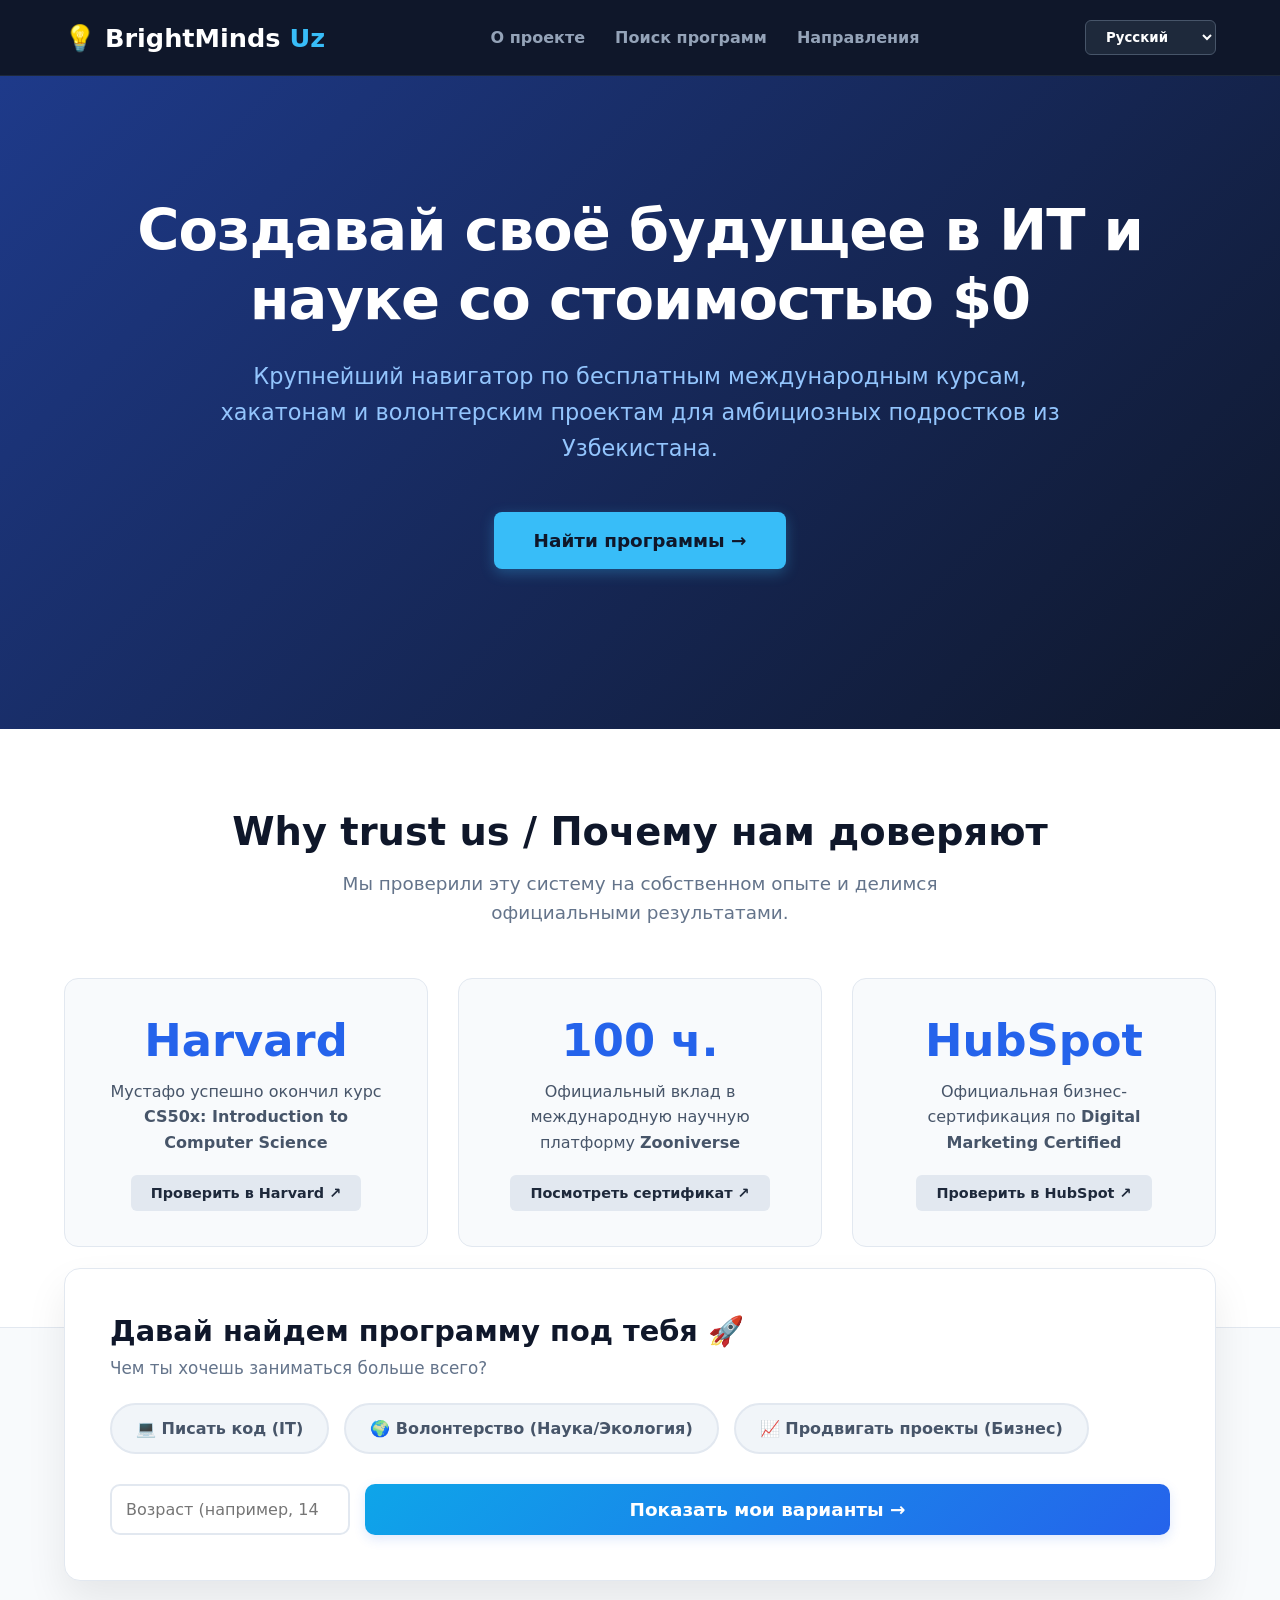
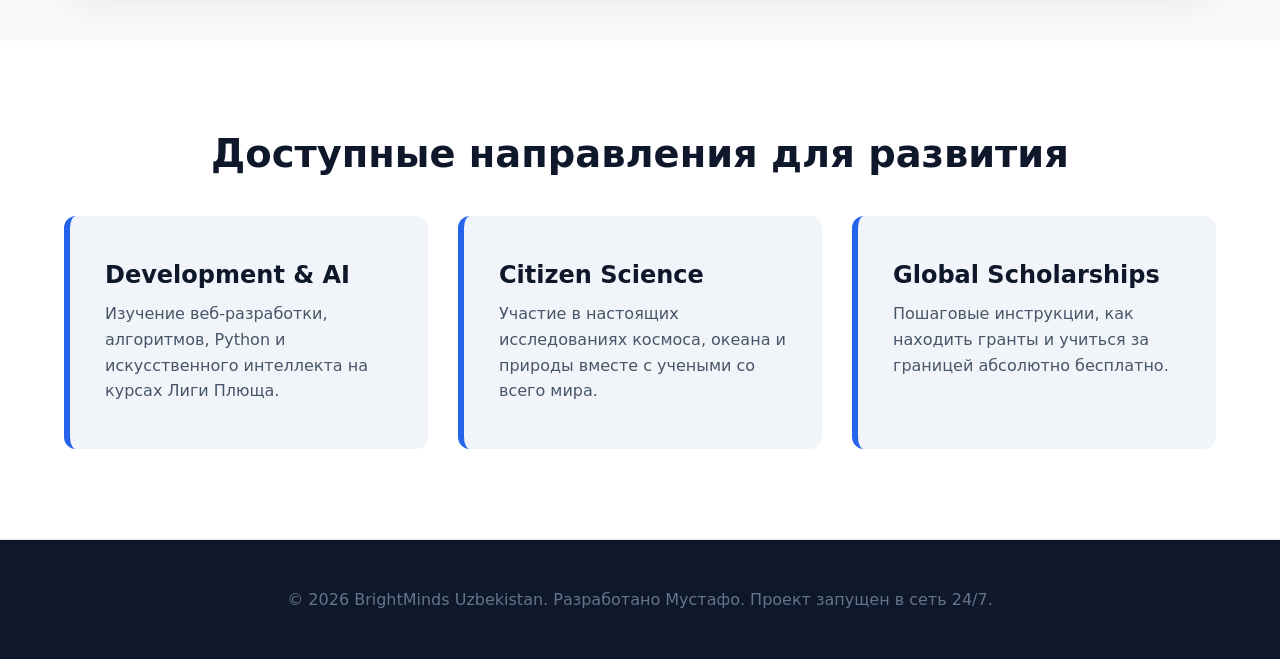
==== commit 7c55e142: "index.html" ====
--- a/templates/index.html
+++ b/templates/index.html
@@ -9,216 +9,61 @@
     <meta property="og:title" content="💡 BrightMinds Uzbekistan — Бесплатные возможности">
     <meta property="og:description" content="Масштабная платформа для амбициозных подростков Узбекистана. Поиск бесплатных курсов и волонтерства.">
     <meta property="og:image" content="https://onrender.com/static/preview.jpg">
-
-    <!-- Встроенные масштабные стили (Защита от кэша) -->
     <style>
-        * {
-            margin: 0;
-            padding: 0;
-            box-sizing: border-box;
-            font-family: 'Segoe UI', system-ui, -apple-system, sans-serif;
-        }
-
-        body {
-            background-color: #f8fafc;
-            color: #1e293b;
-        }
-
-        .container {
-            width: 90%;
-            max-width: 1200px;
-            margin: 0 auto;
-        }
-
-        .hidden {
-            display: none !important;
-        }
-
-        .text-center {
-            text-align: center;
-        }
-
-        /* Красивая фиксированная панель навигации */
-        .main-nav {
-            background-color: #0f172a;
-            padding: 20px 0;
-            position: sticky;
-            top: 0;
-            z-index: 1000;
-            border-bottom: 1px solid #1e293b;
-        }
-
-        .nav-box {
-            display: flex;
-            justify-content: space-between;
-            align-items: center;
-        }
-
-        .nav-logo {
-            color: white;
-            font-size: 1.6rem;
-            font-weight: 800;
-        }
-
+        * { margin: 0; padding: 0; box-sizing: border-box; font-family: 'Segoe UI', system-ui, -apple-system, sans-serif; }
+        body { background-color: #f8fafc; color: #1e293b; }
+        .container { width: 90%; max-width: 1200px; margin: 0 auto; }
+        .hidden { display: none !important; }
+        .text-center { text-align: center; }
+        .main-nav { background-color: #0f172a; padding: 20px 0; position: sticky; top: 0; z-index: 1000; border-bottom: 1px solid #1e293b; }
+        .nav-box { display: flex; justify-content: space-between; align-items: center; }
+        .nav-logo { color: white; font-size: 1.6rem; font-weight: 800; }
         .nav-logo span { color: #38bdf8; }
-
-        .nav-links {
-            display: flex;
-            list-style: none;
-            gap: 30px;
-        }
-
-        .nav-links a {
-            color: #94a3b8;
-            text-decoration: none;
-            font-weight: 600;
-            font-size: 1rem;
-            transition: 0.2s;
-        }
-
+        .nav-links { display: flex; list-style: none; gap: 30px; }
+        .nav-links a { color: #94a3b8; text-decoration: none; font-weight: 600; font-size: 1rem; transition: 0.2s; }
         .nav-links a:hover { color: white; }
-
-        .lang-switcher select {
-            background-color: #1e293b;
-            color: white;
-            border: 1px solid #475569;
-            padding: 8px 16px;
-            border-radius: 6px;
-            cursor: pointer;
-            font-weight: 600;
-        }
-
-        /* Огромный баннер Hero в стиле Zooniverse */
-        .hero-large {
-            background: linear-gradient(135deg, #1e3a8a, #0f172a);
-            color: white;
-            padding: 120px 0 160px 0;
-            text-align: center;
-        }
-
-        .hero-content h1 {
-            font-size: 3.6rem;
-            font-weight: 800;
-            margin-bottom: 25px;
-            letter-spacing: -1px;
-            line-height: 1.2;
-        }
-
-        .hero-large .subtitle {
-            font-size: 1.4rem;
-            color: #93c5fd;
-            max-width: 850px;
-            margin: 0 auto 45px auto;
-            line-height: 1.6;
-        }
-
-        .btn-hero-action {
-            display: inline-block;
-            padding: 18px 40px;
-            background-color: #38bdf8;
-            color: #0f172a;
-            text-decoration: none;
-            font-weight: 700;
-            font-size: 1.15rem;
-            border-radius: 8px;
-            box-shadow: 0 4px 14px rgba(56, 189, 248, 0.3);
-            transition: 0.2s;
-        }
-
-        .btn-hero-action:hover {
-            transform: translateY(-2px);
-            background-color: #7dd3fc;
-        }
-
-        /* Блок подбора программ */
-        .onboarding-section {
-            margin-top: -60px;
-            margin-bottom: 60px;
-            position: relative;
-            z-index: 10;
-        }
-
-        .onboarding-box {
-            background-color: white;
-            border-radius: 16px;
-            padding: 45px;
-            box-shadow: 0 20px 40px rgba(0,0,0,0.08);
-            border: 1px solid #e2e8f0;
-        }
-
-        .step-title {
-            font-size: 1.8rem;
-            margin-bottom: 10px;
-            color: #0f172a;
-        }
-
+        .lang-switcher select { background-color: #1e293b; color: white; border: 1px solid #475569; padding: 8px 16px; border-radius: 6px; cursor: pointer; font-weight: 600; }
+        .hero-large { background: linear-gradient(135deg, #1e3a8a, #0f172a); color: white; padding: 120px 0 160px 0; text-align: center; }
+        .hero-content h1 { font-size: 3.6rem; font-weight: 800; margin-bottom: 25px; letter-spacing: -1px; line-height: 1.2; }
+        .hero-large .subtitle { font-size: 1.4rem; color: #93c5fd; max-width: 850px; margin: 0 auto 45px auto; line-height: 1.6; }
+        .btn-hero-action { display: inline-block; padding: 18px 40px; background-color: #38bdf8; color: #0f172a; text-decoration: none; font-weight: 700; font-size: 1.15rem; border-radius: 8px; box-shadow: 0 4px 14px rgba(56, 189, 248, 0.3); transition: 0.2s; }
+        .btn-hero-action:hover { transform: translateY(-2px); background-color: #7dd3fc; }
+        .onboarding-section { margin-top: -60px; margin-bottom: 60px; position: relative; z-index: 10; }
+        .onboarding-box { background-color: white; border-radius: 16px; padding: 45px; box-shadow: 0 20px 40px rgba(0,0,0,0.08); border: 1px solid #e2e8f0; }
+        .step-title { font-size: 1.8rem; margin-bottom: 10px; color: #0f172a; }
         .step-desc { color: #64748b; margin-bottom: 25px; font-size: 1.05rem; }
-
-        .interest-tags {
-            display: flex;
-            flex-wrap: wrap;
-            gap: 15px;
-            margin-bottom: 30px;
-        }
-
-        .tag-btn {
-            padding: 14px 24px;
-            background-color: #f1f5f9;
-            border: 2px solid #e2e8f0;
-            border-radius: 30px;
-            font-size: 1rem;
-            font-weight: 600;
-            cursor: pointer;
-            color: #475569;
-            transition: all 0.2s ease;
-        }
-
+        .interest-tags { display: flex; flex-wrap: wrap; gap: 15px; margin-bottom: 30px; }
+        .tag-btn { padding: 14px 24px; background-color: #f1f5f9; border: 2px solid #e2e8f0; border-radius: 30px; font-size: 1rem; font-weight: 600; cursor: pointer; color: #475569; transition: all 0.2s ease; }
         .tag-btn:hover { background-color: #e2e8f0; color: #0f172a; }
         .tag-btn.active { background-color: #e0f2fe; border-color: #0ea5e9; color: #0369a1; }
-
         .search-action-box { display: flex; gap: 15px; }
         .search-action-box input { width: 240px; padding: 14px; border: 2px solid #e2e8f0; border-radius: 10px; font-size: 1rem; }
-
-        .btn-primary-search {
-            flex: 1; padding: 14px 30px; background: linear-gradient(135deg, #0ea5e9, #2563eb);
-            color: white; border: none; border-radius: 10px; font-size: 1.15rem; font-weight: 700; cursor: pointer;
-            box-shadow: 0 4px 12px rgba(37, 99, 235, 0.15); transition: all 0.2s;
-        }
+        .btn-primary-search { flex: 1; padding: 14px 30px; background: linear-gradient(135deg, #0ea5e9, #2563eb); color: white; border: none; border-radius: 10px; font-size: 1.15rem; font-weight: 700; cursor: pointer; box-shadow: 0 4px 12px rgba(37, 99, 235, 0.15); transition: all 0.2s; }
         .btn-primary-search:hover { transform: translateY(-2px); box-shadow: 0 6px 18px rgba(37, 99, 235, 0.25); }
-
-        /* Раздел "Почему это работает" */
         .about-section { background-color: #ffffff; padding: 80px 0; border-bottom: 1px solid #e2e8f0; }
         .section-title { font-size: 2.4rem; font-weight: 700; color: #0f172a; margin-bottom: 15px; }
         .section-subtitle { color: #64748b; max-width: 750px; margin: 0 auto 50px auto; font-size: 1.15rem; line-height: 1.6; }
-        
         .stats-grid { display: grid; grid-template-columns: repeat(auto-fit, minmax(300px, 1fr)); gap: 30px; }
         .stat-card { background-color: #f8fafc; border-radius: 14px; padding: 35px; text-align: center; border: 1px solid #e2e8f0; display: flex; flex-direction: column; justify-content: space-between; align-items: center; }
         .stat-num { font-size: 2.8rem; font-weight: 800; color: #2563eb; margin-bottom: 12px; }
         .stat-text { font-size: 1rem; color: #475569; line-height: 1.6; margin-bottom: 20px; }
         .btn-verify { display: inline-block; padding: 10px 20px; background-color: #e2e8f0; color: #1e293b; text-decoration: none; font-size: 0.9rem; font-weight: 600; border-radius: 6px; transition: 0.2s; }
         .btn-verify:hover { background-color: #cbd5e1; color: #0f172a; }
-
-        /* Крупные категории */
         .explore-categories { padding: 90px 0; background-color: #ffffff; border-bottom: 1px solid #e2e8f0; }
         .cat-large-grid { display: grid; grid-template-columns: repeat(auto-fit, minmax(300px, 1fr)); gap: 30px; margin-top: 40px; }
         .cat-large-card { background-color: #f1f5f9; padding: 45px 35px; border-radius: 12px; border-left: 6px solid #2563eb; }
         .cat-large-card h3 { font-size: 1.5rem; margin-bottom: 12px; color: #0f172a; }
         .cat-large-card p { color: #475569; line-height: 1.6; font-size: 1rem; }
-
-        /* Сетка карточек результатов */
         .grid { display: grid; grid-template-columns: repeat(auto-fill, minmax(340px, 1fr)); gap: 30px; margin-top: 30px; margin-bottom: 60px; }
         .card { background-color: white; border-radius: 14px; padding: 30px; box-shadow: 0 4px 10px rgba(0,0,0,0.03); border: 1px solid #e2e8f0; border-top: 6px solid #cbd5e1; display: flex; flex-direction: column; transition: 0.2s; }
         .card:hover { transform: translateY(-4px); box-shadow: 0 10px 20px rgba(0,0,0,0.06); }
-        
         .card-it { border-top-color: #38bdf8; }
         .card-volunteering { border-top-color: #f97316; }
         .card-marketing { border-top-color: #10b981; }
-
         .badge { padding: 6px 14px; font-size: 0.85rem; font-weight: 700; border-radius: 20px; margin-bottom: 20px; display: inline-block; align-self: flex-start; }
         .card-it .badge { background-color: #e0f2fe; color: #0369a1; }
         .card-volunteering .badge { background-color: #ffedd5; color: #c2410c; }
         .card-marketing .badge { background-color: #d1fae5; color: #065f46; }
-
         .card h3 { font-size: 1.4rem; color: #0f172a; margin-bottom: 10px; }
         .org { font-size: 0.95rem; color: #64748b; margin-bottom: 15px; font-weight: 600; }
         .desc { font-size: 1rem; color: #334155; line-height: 1.6; margin-bottom: 25px; }
@@ -226,13 +71,10 @@
         .age { font-size: 0.9rem; color: #64748b; font-weight: 600; }
         .btn-link { color: #2563eb; text-decoration: none; font-weight: 700; font-size: 0.95rem; }
         .btn-link:hover { text-decoration: underline; }
-
         footer { background-color: #0f172a; color: #64748b; text-align: center; padding: 50px 0; }
     </style>
 </head>
 <body>
-
-    <!-- Взрослое навигационное меню -->
     <nav class="main-nav">
         <div class="container nav-box">
             <div class="nav-logo">💡 BrightMinds <span>Uz</span></div>
@@ -251,185 +93,237 @@
         </div>
     </nav>
 
-    <!-- Огромный приветственный баннер (Hero Banner) -->
-Создавай своё будущее в ИТ и науке со стоимостью $0
-Крупнейший навигатор по бесплатным международным курсам, хакатонам и волонтерским проектам для амбициозных подростков из Узбекистана.
-Найти программы →
-
-Почему это работает?
-Мы проверили эту систему на собственном опыте и вывели доказательства в открытый доступ.
-Harvard
-Мустафо окончил сложнейший курс CS50x: Introduction to Computer Science
-Проверить в Harvard ↗
-
-
-100+ ч.
-Официальный вклад в международную научную платформу гражданской науки Zooniverse
-Посмотреть сертификат ↗
-
-
-HubSpot
-Официальная бизнес-сертификация международного уровня по Digital Marketing
-Проверить в HubSpot ↗
-
-
-
-Давай найдем программу под тебя 🚀
-Чем ты хочешь заниматься больше всего?
-💻 Писать код (IT)
-🌍 Волонтерство (Наука/Экология)
-📈 Продвигать проекты (Бизнес)
-Показать мои варианты →
-
-
-
-Подобрано специально для тебя ($0):
-
-Доступные направления для развития
-
-
-Development & AI
-Изучение веб-разработки, алгоритмов, Python и искусственного интеллекта на курсах Лиги Плюща.
-
-
-Citizen Science
-Участие в настоящих исследованиях космоса, океана и природы вместе с учеными со всего мира.
-
-
-Global Scholarships
-Пошаговые инструкции, как находить гранты и учиться за границей абсолютно бесплатно.
-
-
-
-© 2026 BrightMinds Uzbekistan. Разработано Мустафо. Проект запущен в сеть 24/7.
-
-const translations = {
-ru: {
-mainTitle: "Создавай своё будущее в ИТ и науке со стоимостью $0",
-subtitle: "Крупнейший навигатор по бесплатным международным курсам, хакатонам и волонтерским проектам для амбициозных подростков из Узбекистана.",
-quizTitle: "Давай найдем программу под тебя 🚀",
-quizDesc: "Чем ты хочешь заниматься больше всего?",
-tagIt: "💻 Писать код (IT)",
-tagVol: "🌍 Волонтерство (Наука/Экология)",
-tagMark: "📈 Продвигать проекты (Бизнес)",
-searchBtn: "Показать мои варианты →",
-aboutTitle: "Почему это работает?",
-aboutSubtitle: "Мы проверили эту систему на собственном опыте и вывели доказательства в открытый доступ.",
-statHarvard: "Мустафо окончил сложнейший курс CS50x: Introduction to Computer Science",
-btnVerHarvard: "Проверить в Harvard ↗",
-statZooniverse: "Официальный вклад в международную научную платформу гражданской науки Zooniverse",
-statHubspot: "Официальная бизнес-сертификация международного уровня по Digital Marketing",
-resultsTitle: "Подобрано специально для тебя ($0):",
-ageInput: "Возраст (например, 14)",
-btnOpen: "Открыть курс →",
-btnVol: "Волонтерить →"
-},
-uz: {
-mainTitle: "Kelajagingizni IT va fanda $0 evaziga yarating",
-subtitle: "Ambitsiyali o'smirlar uchun bepul xalqaro kurslar, xakatolar va ko'ngillilik loyihalari bo'yicha eng yirik navigator.",
-quizTitle: "Sizga mos dasturni topamiz 🚀",
-quizDesc: "Sizni ko'proq nima qiziqtiradi?",
-tagIt: "💻 Kod yozish (IT)",
-tagVol: "🌍 Ko'ngillilik (Fan/Ekologiya)",
-tagMark: "📈 Loyihalarni rivojlantirish (Biznes)",
-searchBtn: "Variantlarni ko'rsatish →",
-aboutTitle: "Nega bu ishlaydi?",
-aboutSubtitle: "Biz ushbu tizimni o'z tajribamizda sinovdan o'tkazdik va rasmiy natijalar bilan bo'lishamiz.",
-statHarvard: "Mustafo CS50x: Introduction to Computer Science kursini muvaffaqiyatli tugatdi",
-btnVerHarvard: "Harvardda tekshirish ↗",
-statZooniverse: "Zooniverse fuqarolik fanining xalqaro ilmiy platformasiga rasmiy ko'ngillilik hissasi",
-statHubspot: "Digital Marketing Certified bo'yicha xalqaro biznes sertifikati",
-resultsTitle: "Maxsus siz uchun tanlangan ($0):",
-ageInput: "Yoshingiz (masalan, 14)",
-btnOpen: "Kursni ochish →",
-btnVol: "Ko'ngilli bo'lish →"
-},
-en: {
-mainTitle: "Build Your Future in IT and Science with a $0 Budget",
-subtitle: "The largest navigator for free international courses, hackathons, and volunteer projects for ambitious teenagers from Uzbekistan.",
-quizTitle: "Let's find the perfect program for you 🚀",
-quizDesc: "What are you most interested in?",
-tagIt: "💻 Writing Code (IT)",
-tagVol: "🌍 Volunteering (Science/Eco)",
-tagMark: "📈 Marketing & Projects (Business)",
-searchBtn: "Show my options →",
-aboutTitle: "Why it works?",
-aboutSubtitle: "We tested this system ourselves and share official, verified results.",
-statHarvard: "Mustafo successfully completed CS50x: Introduction to Computer Science",
-btnVerHarvard: "Verify at Harvard ↗",
-statZooniverse: "Official contribution to the international citizen science platform Zooniverse",
-statHubspot: "Official business certification in Digital Marketing Certified",
-resultsTitle: "Tailored options for you ($0):",
-ageInput: "Age (e.g., 14)",
-btnOpen: "Open Course →",
-btnVol: "Volunteer Now →"
-}
-};
-function changeLanguage(lang) {
-document.getElementById('hero-main-title').innerText = translations[lang].mainTitle;
-document.getElementById('hero-subtitle').innerHTML = translations[lang].subtitle;
-document.getElementById('quiz-title-text').innerText = translations[lang].quizTitle;
-document.getElementById('quiz-desc').innerText = translations[lang].quizDesc;
-document.getElementById('tag-it').innerText = translations[lang].tagIt;
-document.getElementById('tag-vol').innerText = translations[lang].tagVol;
-document.getElementById('tag-mark').innerText = translations[lang].tagMark;
-document.getElementById('btn-search-action').innerText = translations[lang].searchBtn;
-document.getElementById('about-title-text').innerText = translations[lang].aboutTitle;
-document.getElementById('about-subtitle').innerText = translations[lang].aboutSubtitle;
-document.getElementById('stat-harvard').innerHTML = translations[lang].statHarvard;
-document.getElementById('btn-ver-harvard').innerText = translations[lang].btnVerHarvard;
-document.getElementById('stat-zooniverse').innerHTML = translations[lang].statZooniverse;
-document.getElementById('stat-hubspot').innerHTML = translations[lang].statHubspot;
-document.getElementById('results-title').innerText = translations[lang].resultsTitle;
-document.getElementById('user-age').placeholder = translations[lang].ageInput;
-document.getElementById('btn-ver-zooniverse').innerText = lang === 'ru' ? "Посмотреть ↗" : lang === 'uz' ? "Ko'rish ↗" : "View Certificate ↗";
-document.getElementById('btn-ver-hubspot').innerText = lang === 'ru' ? "Проверить ↗" : lang === 'uz' ? "Tekshirish ↗" : "Verify ↗";
-}
-const tags = document.querySelectorAll('.tag-btn');
-tags.forEach(tag => {
-tag.addEventListener('click', () => {
-tag.classList.toggle('active');
-});
-});
-function runSearch() {
-const resultsBox = document.getElementById('results-container');
-const grid = document.getElementById('opportunities-grid');
-const currentLang = document.getElementById('lang-select').value;
-const ageInput = document.getElementById('user-age').value;
-let activeCategories = [];
-tags.forEach(tag => {
-if(tag.classList.contains('active')) {
-activeCategories.push(tag.getAttribute('data-interest'));
-}
-});
-let url = /api/search?age=${ageInput || 0};
-activeCategories.forEach(cat => {
-url += &categories=${cat};
-});
-fetch(url)
-.then(response => response.json())
-.then(data => {
-let htmlContent = '';
-if (data.length === 0) {
-htmlContent = 'Ничего не найдено / Nothing found';
-} else {
-data.forEach(item => {
-const btnText = item.category === 'volunteering'
-? (currentLang === 'ru' ? "Волонтерить →" : currentLang === 'uz' ? "Ko'ngilli bo'lish →" : "Volunteer Now →")
-: (currentLang === 'ru' ? "Открыть курс →" : currentLang === 'uz' ? "Kursni ochish →" : "Open Course →");
-const badgeTranslation = item.category === 'it'
-? (currentLang === 'ru' ? "IT / Программирование" : currentLang === 'uz' ? "IT / Dasturlash" : "IT / Coding")
-: item.category === 'volunteering'
-? (currentLang === 'ru' ? "Онлайн-Волонтерство" : currentLang === 'uz' ? "Onlayn Ko'ngillilik" : "Online Volunteering")
-: (currentLang === 'ru' ? "Маркетинг / Бизнес" : currentLang === 'uz' ? "Marketing / Biznes" : "Marketing / Business");
-htmlContent += <div class="card card-${item.category}"> <div class="badge">${badgeTranslation}</div> <h3>${item.title}</h3> <p class="org">🏛 ${item.organization}</p> <p class="desc">${item.description}</p> <div class="card-footer"> <span class="age">${currentLang === 'ru' ? 'Возраст' : currentLang === 'uz' ? 'Yosh' : 'Age'}: ${item.min_age}+</span> <a href="${item.link}" target="_blank" class="btn-link">${btnText}</a> </div> </div>;
-});
-}
-grid.innerHTML = htmlContent;
-resultsBox.classList.remove('hidden');
-resultsBox.scrollIntoView({ behavior: 'smooth' });
-})
-.catch(err => console.error("Ошибка базы данных:", err));
-}
-
-
+    <header class="hero-large">
+        <div class="container hero-content">
+            <h1 id="hero-main-title">Создавай своё будущее в ИТ и науке со стоимостью $0</h1>
+            <p class="subtitle" id="hero-subtitle">Крупнейший навигатор по бесплатным международным курсам, хакатонам и волонтерским проектам для амбициозных подростков из Узбекистана.</p>
+            <a href="#quiz-title" class="btn-hero-action" id="btn-hero-go">Найти программы →</a>
+        </div>
+    </header>
+
+    <section class="about-section" id="about-title">
+        <div class="container">
+            <h2 class="section-title text-center" id="about-title-text">Why trust us / Почему нам доверяют</h2>
+            <p class="section-subtitle text-center" id="about-subtitle">Мы проверили эту систему на собственном опыте и делимся официальными результатами.</p>
+            <div class="stats-grid">
+                <div class="stat-card">
+                    <div class="stat-num">Harvard</div>
+                    <p class="stat-text" id="stat-harvard">Мустафо успешно окончил курс <strong>CS50x: Introduction to Computer Science</strong></p>
+                    <a href="https://harvard.edu" target="_blank" class="btn-verify" id="btn-ver-harvard">Проверить в Harvard ↗</a>
+                </div>
+                <div class="stat-card">
+                    <div class="stat-num">100 ч.</div>
+                    <p class="stat-text" id="stat-zooniverse">Официальный вклад в международную научную платформу <strong>Zooniverse</strong></p>
+                    <a href="https://zooniverse.org" target="_blank" class="btn-verify" id="btn-ver-zooniverse">Посмотреть сертификат ↗</a>
+                </div>
+                <div class="stat-card">
+                    <div class="stat-num">HubSpot</div>
+                    <p class="stat-text" id="stat-hubspot">Официальная бизнес-сертификация по <strong>Digital Marketing Certified</strong></p>
+                    <a href="https://hubspot.com" target="_blank" class="btn-verify" id="btn-ver-hubspot">Проверить в HubSpot ↗</a>
+                </div>
+            </div>
+        </div>
+    </section>
+
+    <section class="onboarding-section" id="quiz-title">
+        <div class="container">
+            <div class="onboarding-box">
+                <h3 class="step-title" id="quiz-title-text">Давай найдем программу под тебя 🚀</h3>
+                <p class="step-desc" id="quiz-desc">Чем ты хочешь заниматься больше всего?</p>
+                <div class="interest-tags">
+                    <button class="tag-btn" data-interest="it" id="tag-it">💻 Писать код (IT)</button>
+                    <button class="tag-btn" data-interest="volunteering" id="tag-vol">🌍 Волонтерство (Наука/Экология)</button>
+                    <button class="tag-btn" data-interest="marketing" id="tag-mark">📈 Продвигать проекты (Бизнес)</button>
+                </div>
+                <div class="search-action-box">
+                    <input type="number" id="user-age" placeholder="Возраст (например, 14)" min="10" max="20">
+                    <button class="btn-primary-search" id="btn-search-action" onclick="runSearch()">Показать мои варианты →</button>
+                </div>
+            </div>
+        </div>
+    </section>
+
+    <main class="container hidden" id="results-container">
+        <h2 class="section-title" id="results-title">Подобрано специально для тебя ($0):</h2>
+        <div class="grid" id="opportunities-grid"></div>
+    </main>
+
+    <section class="explore-categories" id="explore-title">
+        <div class="container">
+            <h2 class="section-title text-center" id="exp-title">Доступные направления для развития</h2>
+            <div class="cat-large-grid">
+                <div class="cat-large-card">
+                    <h3>Development & AI</h3>
+                    <p>Изучение веб-разработки, алгоритмов, Python и искусственного интеллекта на курсах Лиги Плюща.</p>
+                </div>
+                <div class="cat-large-card">
+                    <h3>Citizen Science</h3>
+                    <p>Участие в настоящих исследованиях космоса, океана и природы вместе с учеными со всего мира.</p>
+                </div>
+                <div class="cat-large-card">
+                    <h3>Global Scholarships</h3>
+                    <p>Пошаговые инструкции, как находить гранты и учиться за границей абсолютно бесплатно.</p>
+                </div>
+            </div>
+        </div>
+    </section>
+
+    <footer>
+        <div class="container">
+            <p>© 2026 BrightMinds Uzbekistan. Разработано Мустафо. Проект запущен в сеть 24/7.</p>
+        </div>
+    </footer>
+    <script>
+        const translations = {
+            ru: {
+                mainTitle: "Создавай своё будущее в ИТ и науке со стоимостью $0",
+                subtitle: "Крупнейший навигатор по бесплатным международным курсам, хакатонам и волонтерским проектам для амбициозных подростков из Узбекистана.",
+                quizTitle: "Давай найдем программу под тебя 🚀",
+                quizDesc: "Чем ты хочешь заниматься больше всего?",
+                tagIt: "💻 Писать код (IT)",
+                tagVol: "🌍 Волонтерство (Наука/Экология)",
+                tagMark: "📈 Продвигать проекты (Бизнес)",
+                searchBtn: "Показать мои варианты →",
+                aboutTitle: "Why trust us / Почему нам доверяют",
+                aboutSubtitle: "Мы проверили эту систему на собственном опыте и делимся официальными результатами.",
+                statHarvard: "Мустафо успешно окончил курс <strong>CS50x: Introduction to Computer Science</strong>",
+                btnVerHarvard: "Проверить в Harvard ↗",
+                statZooniverse: "Официальный вклад в международную научную платформу <strong>Zooniverse</strong>",
+                statHubspot: "Официальная бизнес-сертификация по <strong>Digital Marketing Certified</strong>",
+                resultsTitle: "Подобрано специально для тебя ($0):",
+                ageInput: "Возраст (например, 14)",
+                btnOpen: "Открыть курс →",
+                btnVol: "Волонтерить →"
+            },
+            uz: {
+                mainTitle: "Kelajagingizni IT va fanda $0 evaziga yarating",
+                subtitle: "Ambitsiyali o'smirlar uchun bepul xalqaro kurslar, xakatolar va ko'ngillilik loyihalari bo'yicha eng yirik navigator.",
+                quizTitle: "Sizga mos dasturni topamiz 🚀",
+                quizDesc: "Sizni ko'proq nima qiziqtiradi?",
+                tagIt: "💻 Kod yozish (IT)",
+                tagVol: "🌍 Ko'ngillilik (Fan/Ekologiya)",
+                tagMark: "📈 Loyihalarni rivojlantirish (Biznes)",
+                searchBtn: "Variantlarni ko'rsatish →",
+                aboutTitle: "Nega bizga ishonishadi",
+                aboutSubtitle: "Biz ushbu tizimni o'z tajribamizda sinovdan o'tkazdik va rasmiy natijalar bilan bo'lishamiz.",
+                statHarvard: "Mustafo <strong>CS50x: Introduction to Computer Science</strong> kursini muvaffaqiyatli tugatdi",
+                btnVerHarvard: "Harvardda tekshirish ↗",
+                statZooniverse: "<strong>Zooniverse</strong> xalqaro ilmiy platformasiga rasmiy ko'ngillilik hissasi",
+                statHubspot: "<strong>Digital Marketing Certified</strong> bo'yicha rasmiy biznes sertifikati",
+                resultsTitle: "Maxsus siz uchun tanlangan ($0):",
+                ageInput: "Yoshingiz (masalan, 14)",
+                btnOpen: "Kursni ochish →",
+                btnVol: "Ko'ngilli bo'lish →"
+            },
+            en: {
+                mainTitle: "Build Your Future in IT and Science with a $0 Budget",
+                subtitle: "The largest navigator for free international courses, hackathons, and volunteer projects for ambitious teenagers from Uzbekistan.",
+                quizTitle: "Let's find the perfect program for you 🚀",
+                quizDesc: "What are you most interested in?",
+                tagIt: "💻 Writing Code (IT)",
+                tagVol: "🌍 Volunteering (Science/Eco)",
+                tagMark: "📈 Marketing & Projects (Business)",
+                searchBtn: "Show my options →",
+                aboutTitle: "Why trust us",
+                aboutSubtitle: "We tested this system ourselves and share official, verified results.",
+                statHarvard: "Mustafo successfully completed <strong>CS50x: Introduction to Computer Science</strong>",
+                btnVerHarvard: "Verify at Harvard ↗",
+                statZooniverse: "Official contribution to the international citizen science platform <strong>Zooniverse</strong>",
+                statHubspot: "Official business certification in <strong>Digital Marketing Certified</strong>",
+                resultsTitle: "Tailored options for you ($0):",
+                ageInput: "Age (e.g., 14)",
+                btnOpen: "Open Course →",
+                btnVol: "Volunteer Now →"
+            }
+        };
+
+        function changeLanguage(lang) {
+            document.getElementById('hero-main-title').innerText = translations[lang].mainTitle;
+            document.getElementById('hero-subtitle').innerHTML = translations[lang].subtitle;
+            document.getElementById('quiz-title-text').innerText = translations[lang].quizTitle;
+            document.getElementById('quiz-desc').innerText = translations[lang].quizDesc;
+            document.getElementById('tag-it').innerText = translations[lang].tagIt;
+            document.getElementById('tag-vol').innerText = translations[lang].tagVol;
+            document.getElementById('tag-mark').innerText = translations[lang].tagMark;
+            document.getElementById('btn-search-action').innerText = translations[lang].searchBtn;
+            document.getElementById('about-title-text').innerText = translations[lang].aboutTitle;
+            document.getElementById('about-subtitle').innerText = translations[lang].aboutSubtitle;
+            document.getElementById('stat-harvard').innerHTML = translations[lang].statHarvard;
+            document.getElementById('btn-ver-harvard').innerText = translations[lang].btnVerHarvard;
+            document.getElementById('stat-zooniverse').innerHTML = translations[lang].statZooniverse;
+            document.getElementById('stat-hubspot').innerHTML = translations[lang].statHubspot;
+            document.getElementById('results-title').innerText = translations[lang].resultsTitle;
+            document.getElementById('user-age').placeholder = translations[lang].ageInput;
+            
+            document.getElementById('btn-ver-zooniverse').innerText = lang === 'ru' ? "Посмотреть ↗" : lang === 'uz' ? "Ko'rish ↗" : "View Certificate ↗";
+            document.getElementById('btn-ver-hubspot').innerText = lang === 'ru' ? "Проверить ↗" : lang === 'uz' ? "Tekshirish ↗" : "Verify ↗";
+        }
+
+        const tags = document.querySelectorAll('.tag-btn');
+        tags.forEach(tag => {
+            tag.addEventListener('click', () => {
+                tag.classList.toggle('active');
+            });
+        });
+
+        function runSearch() {
+            const resultsBox = document.getElementById('results-container');
+            const grid = document.getElementById('opportunities-grid');
+            const currentLang = document.getElementById('lang-select').value;
+            const ageInput = document.getElementById('user-age').value;
+            
+            let activeCategories = [];
+            tags.forEach(tag => {
+                if(tag.classList.contains('active')) {
+                    activeCategories.push(tag.getAttribute('data-interest'));
+                }
+            });
+
+            let url = `/api/search?age=${ageInput || 0}`;
+            activeCategories.forEach(cat => {
+                url += `&categories=${cat}`;
+            });
+
+            fetch(url)
+                .then(response => response.json())
+                .then(data => {
+                    let htmlContent = '';
+                    
+                    if (data.length === 0) {
+                        htmlContent = '<p class="text-center" style="grid-column: 1/-1; color: #64748b; padding: 20px;">Ничего не найдено / Nothing found</p>';
+                    } else {
+                        data.forEach(item => {
+                            const btnText = item.category === 'volunteering' 
+                                ? (currentLang === 'ru' ? "Волонтерить →" : currentLang === 'uz' ? "Ko'ngilli bo'lish →" : "Volunteer Now →")
+                                : (currentLang === 'ru' ? "Открыть курс →" : currentLang === 'uz' ? "Kursni ochish →" : "Open Course →");
+                            
+                            const badgeTranslation = item.category === 'it' 
+                                ? (currentLang === 'ru' ? "IT / Программирование" : currentLang === 'uz' ? "IT / Dasturlash" : "IT / Coding")
+                                : item.category === 'volunteering'
+                                ? (currentLang === 'ru' ? "Онлайн-Волонтерство" : currentLang === 'uz' ? "Onlayn Ko'ngillilik" : "Online Volunteering")
+                                : (currentLang === 'ru' ? "Маркетинг / Бизнес" : currentLang === 'uz' ? "Marketing / Biznes" : "Marketing / Business");
+
+                            htmlContent += `
+                                <div class="card card-${item.category}">
+                                    <div class="badge">${badgeTranslation}</div>
+                                    <h3>${item.title}</h3>
+                                    <p class="org">🏛 ${item.organization}</p>
+                                    <p class="desc">${item.description}</p>
+                                    <div class="card-footer">
+                                        <span class="age">${currentLang === 'ru' ? 'Возраст' : currentLang === 'uz' ? 'Yosh' : 'Age'}: ${item.min_age}+</span>
+                                        <a href="${item.link}" target="_blank" class="btn-link">${btnText}</a>
+                                    </div>
+                                </div>
+                            `;
+                        });
+                    }
+                    
+                    grid.innerHTML = htmlContent;
+                    resultsBox.classList.remove('hidden');
+                    resultsBox.scrollIntoView({ behavior: 'smooth' });
+                })
+                .catch(err => console.error("Ошибка базы данных:", err));
+        }
+    </script>
+</body>
+</html>
